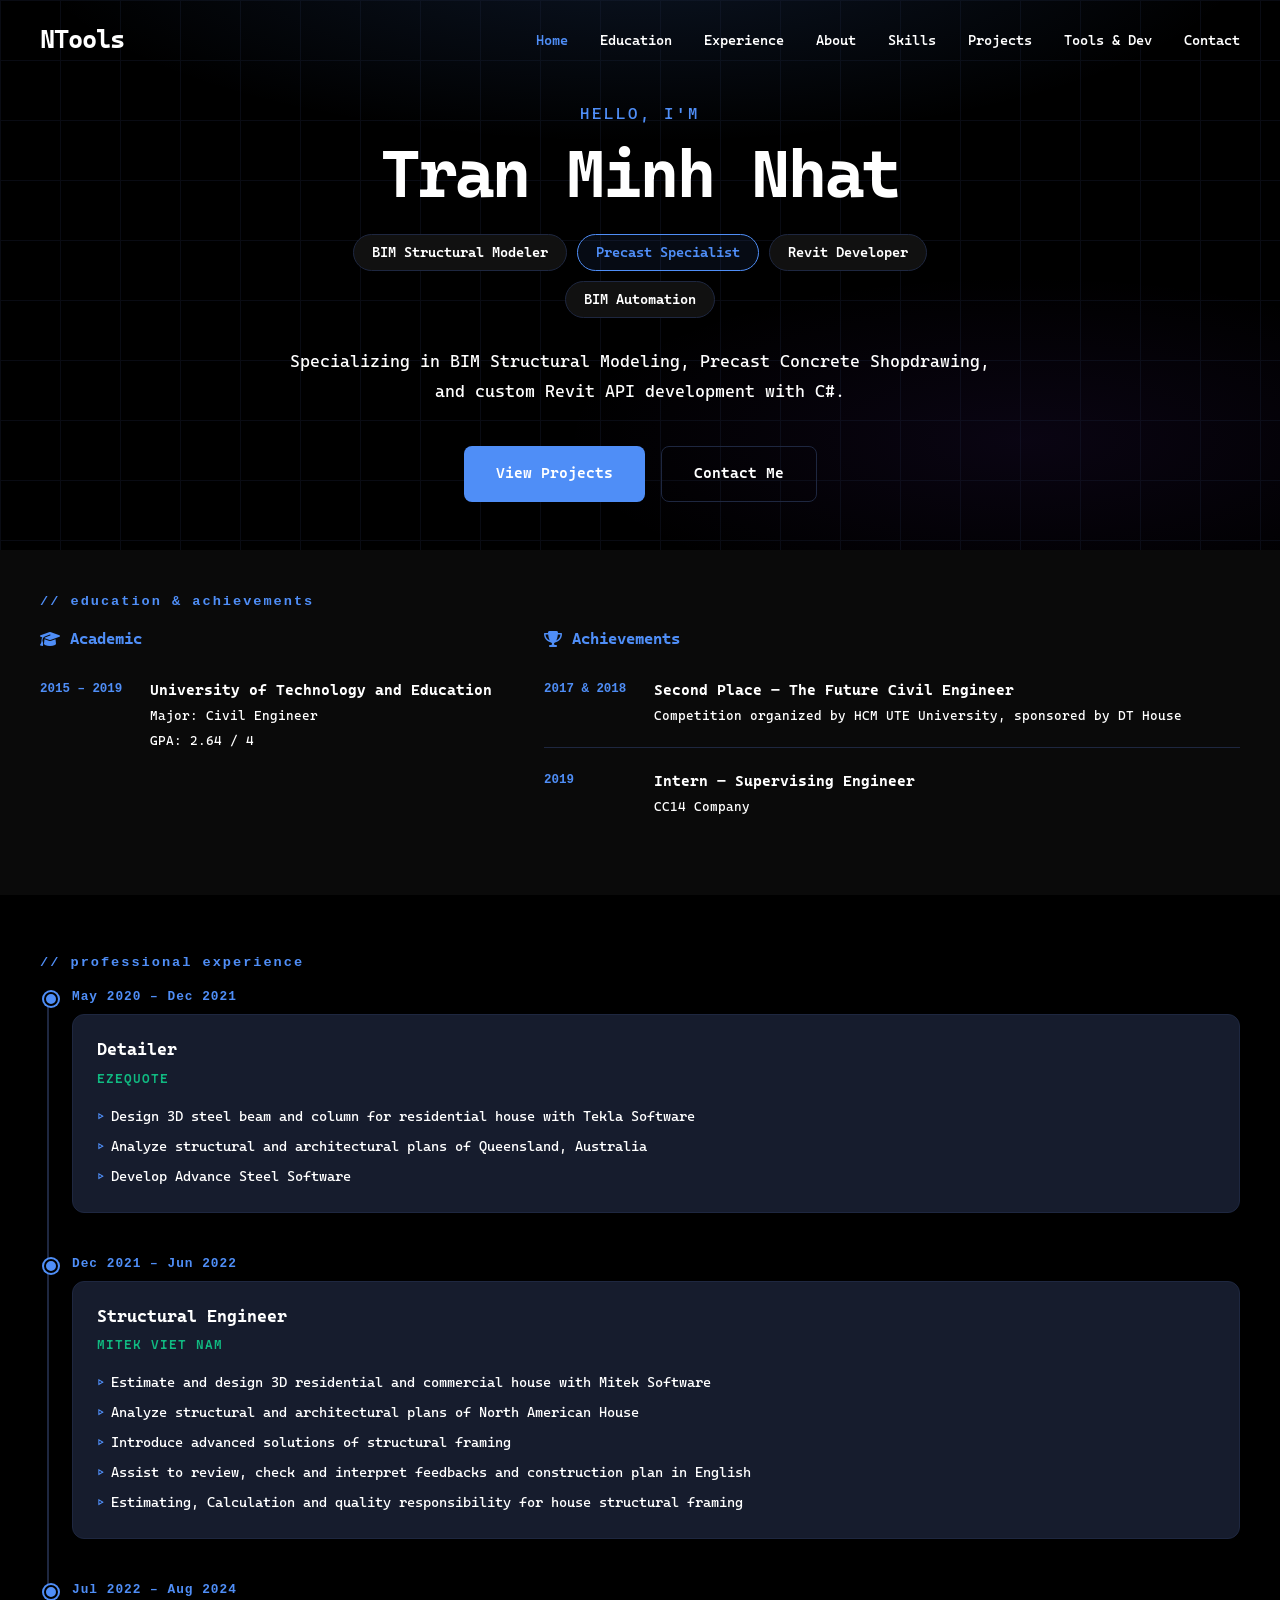
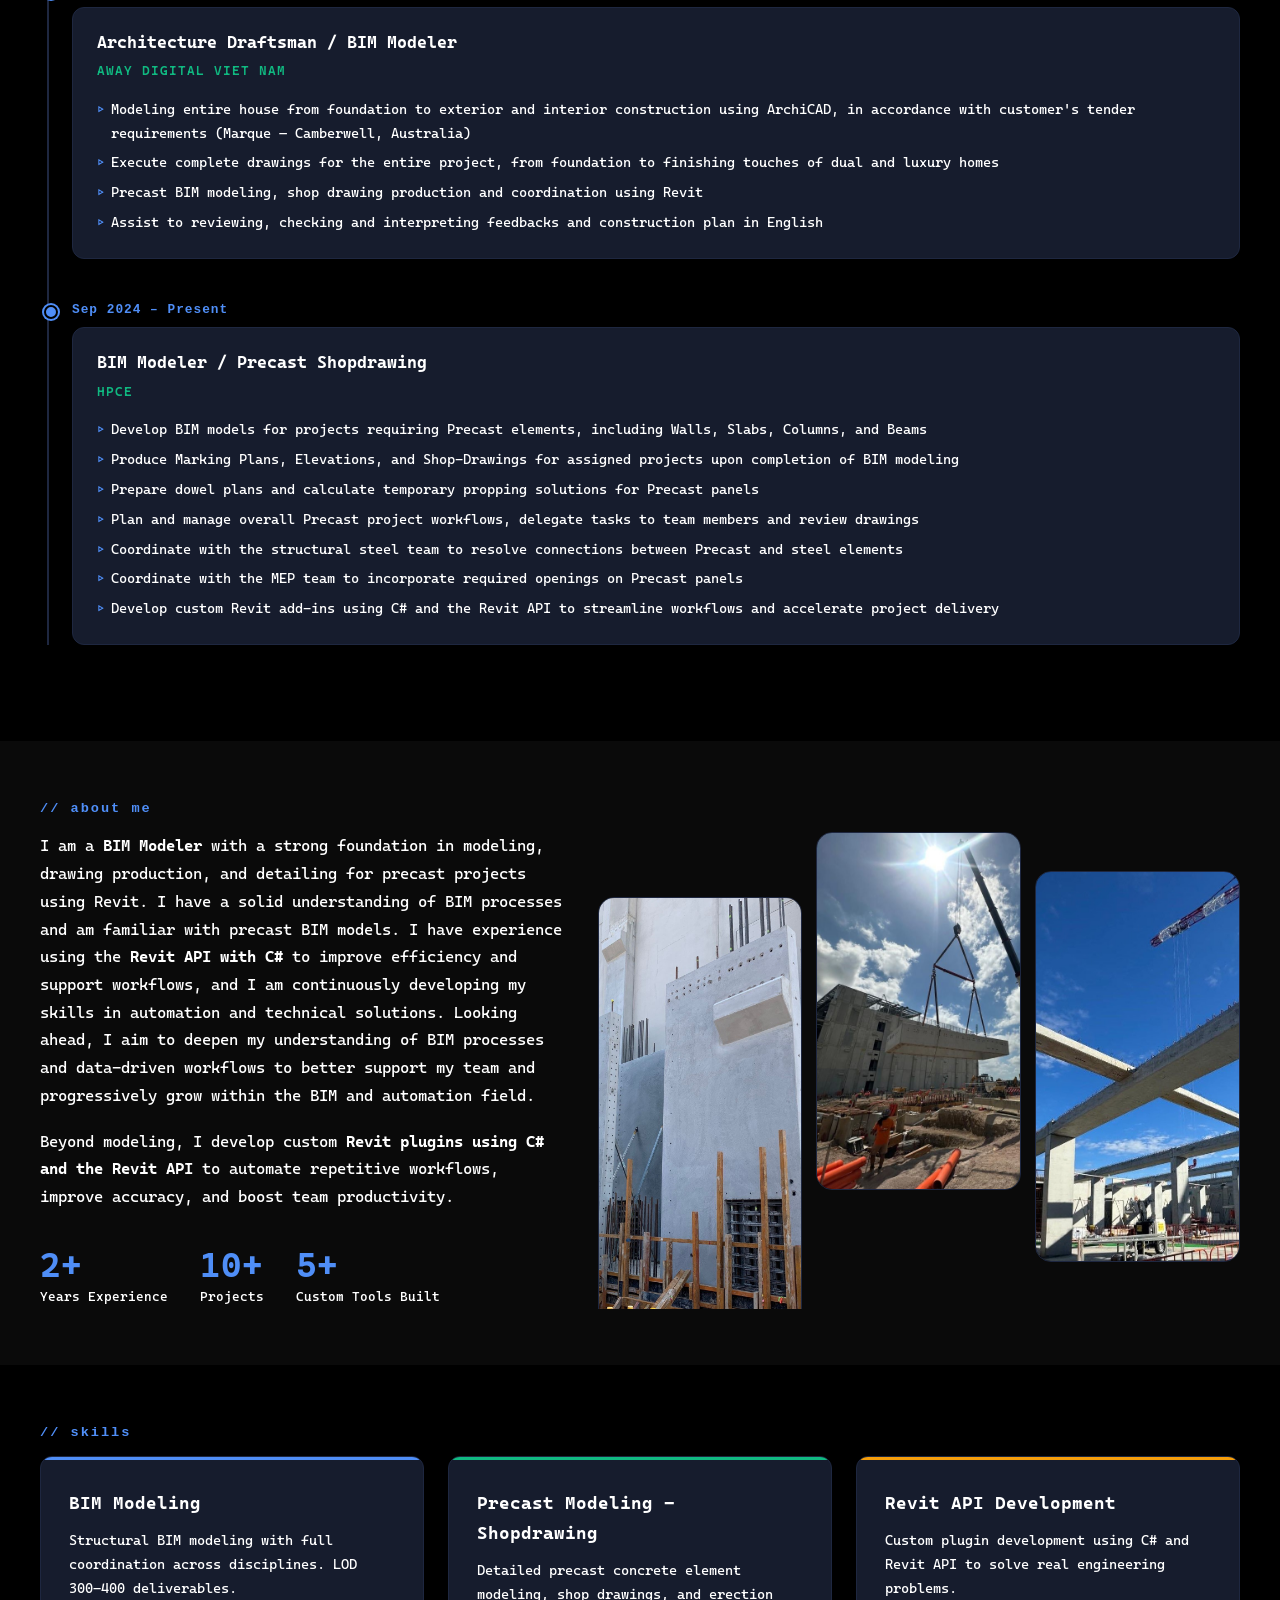
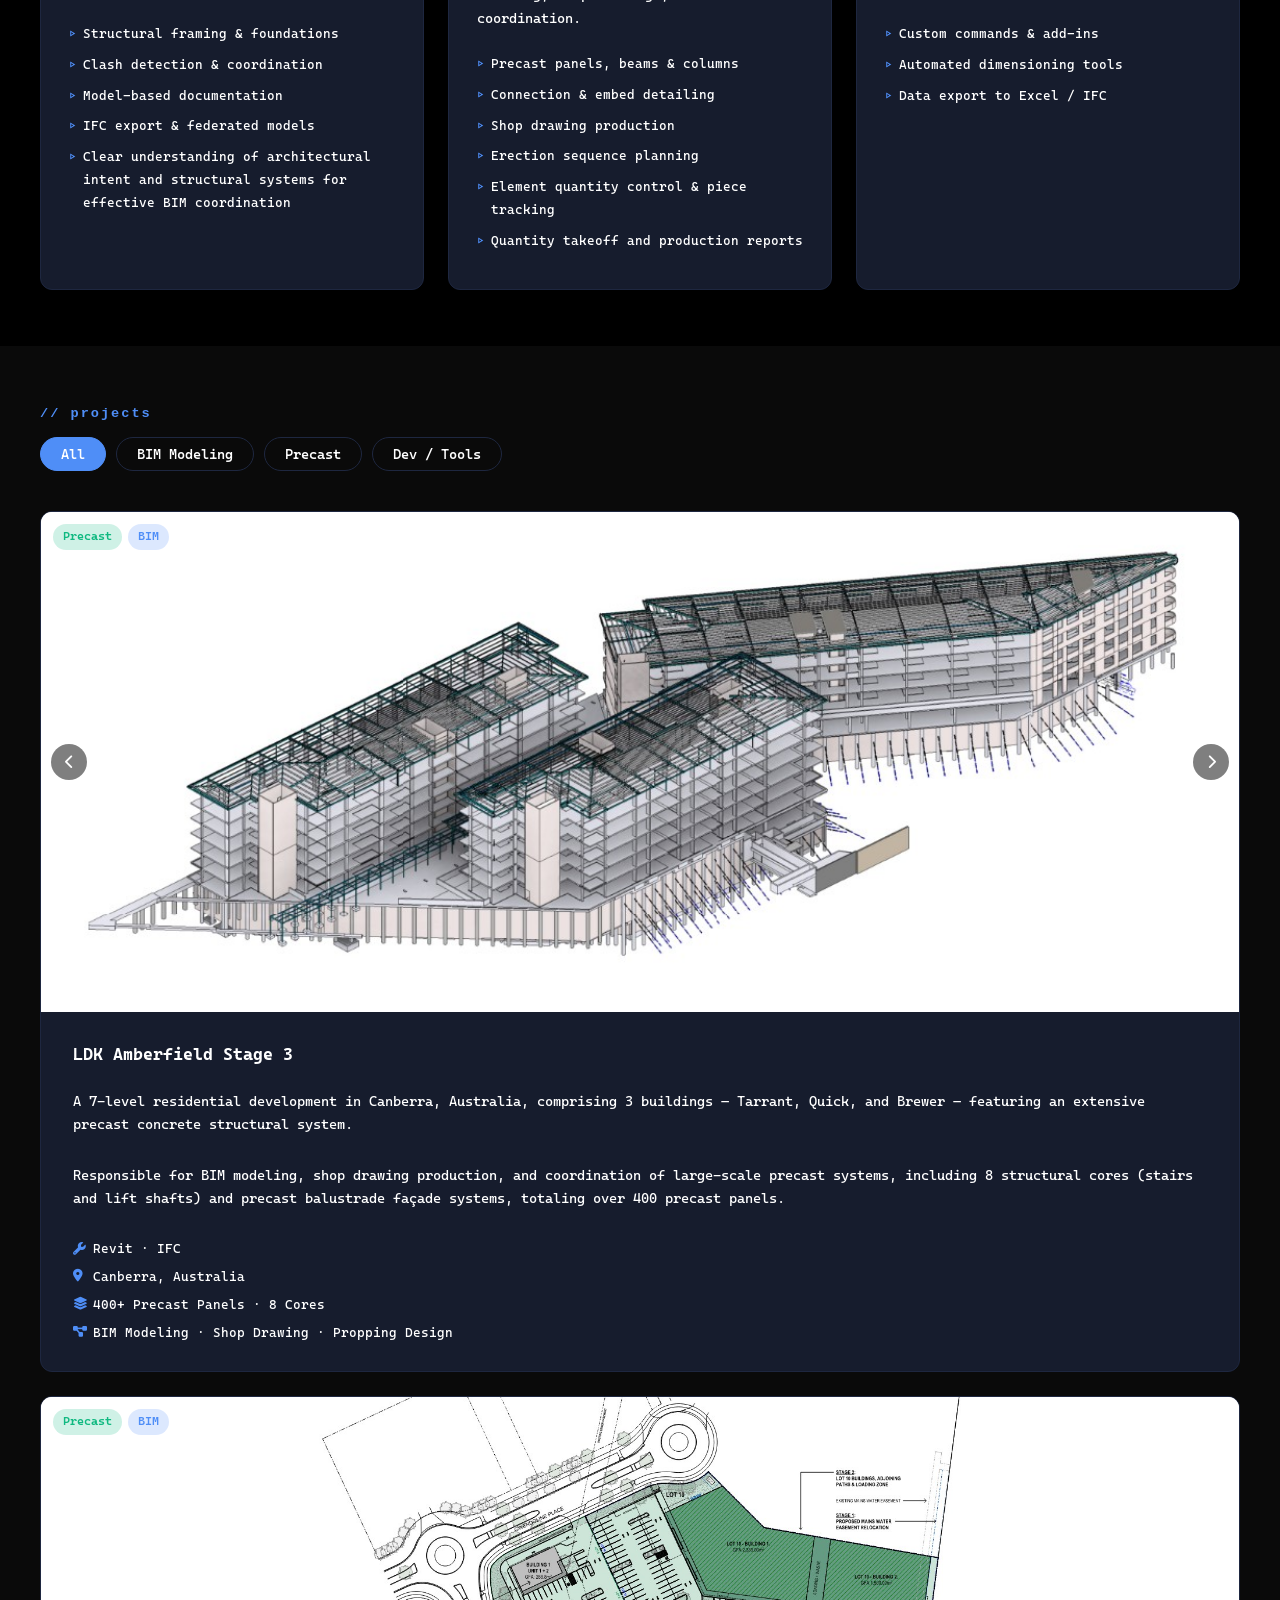
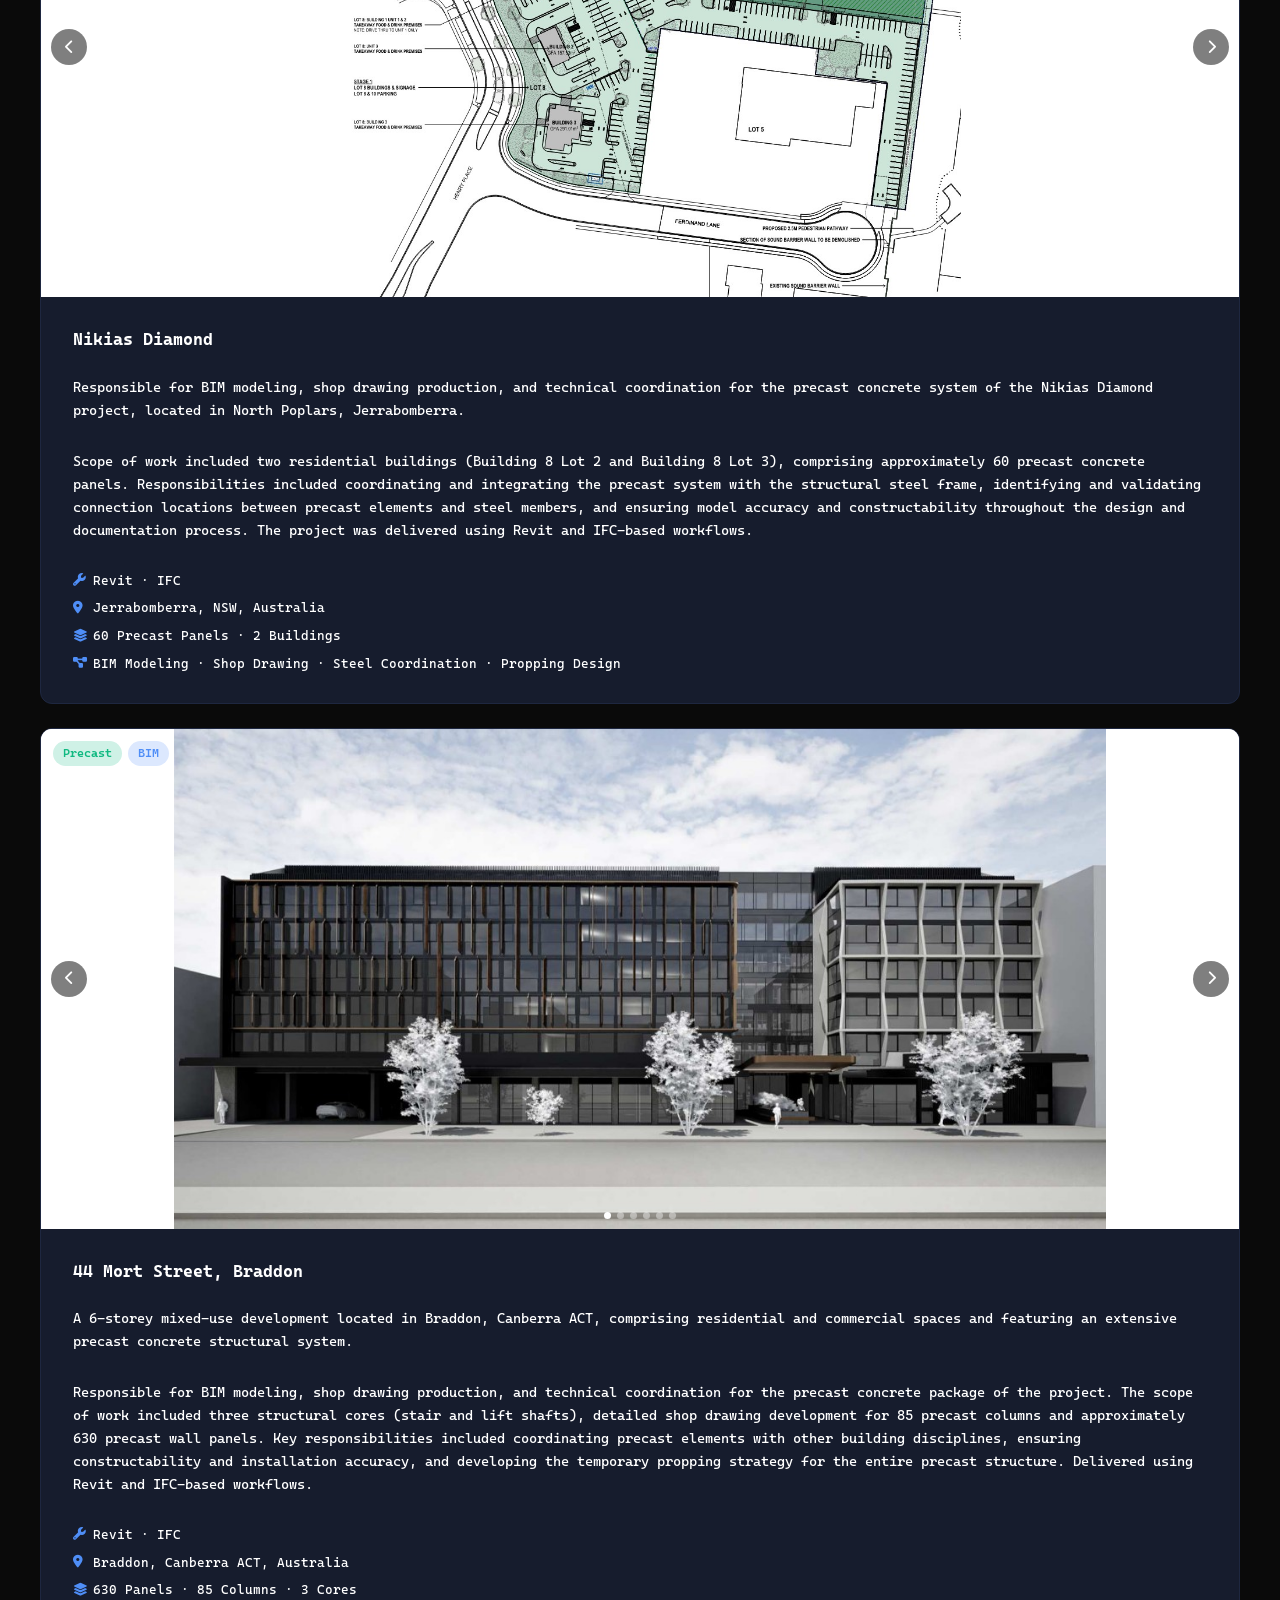
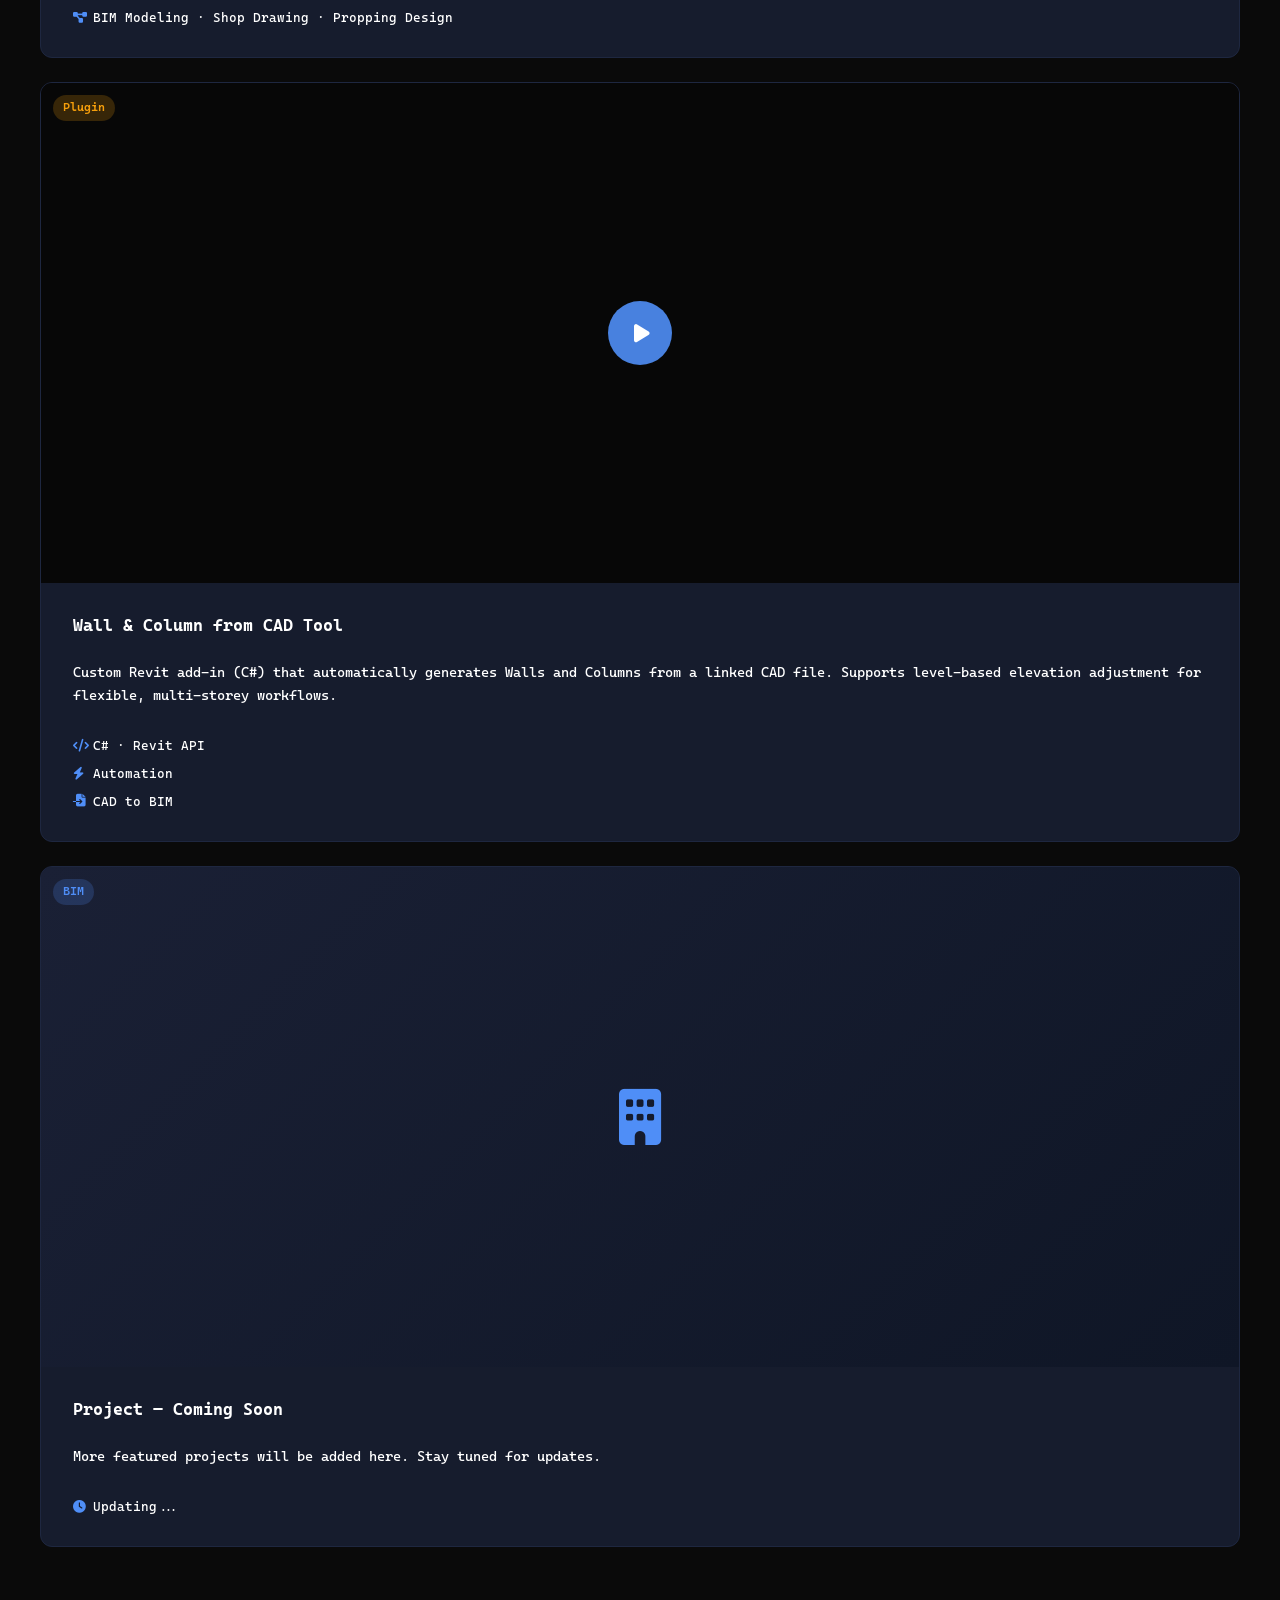
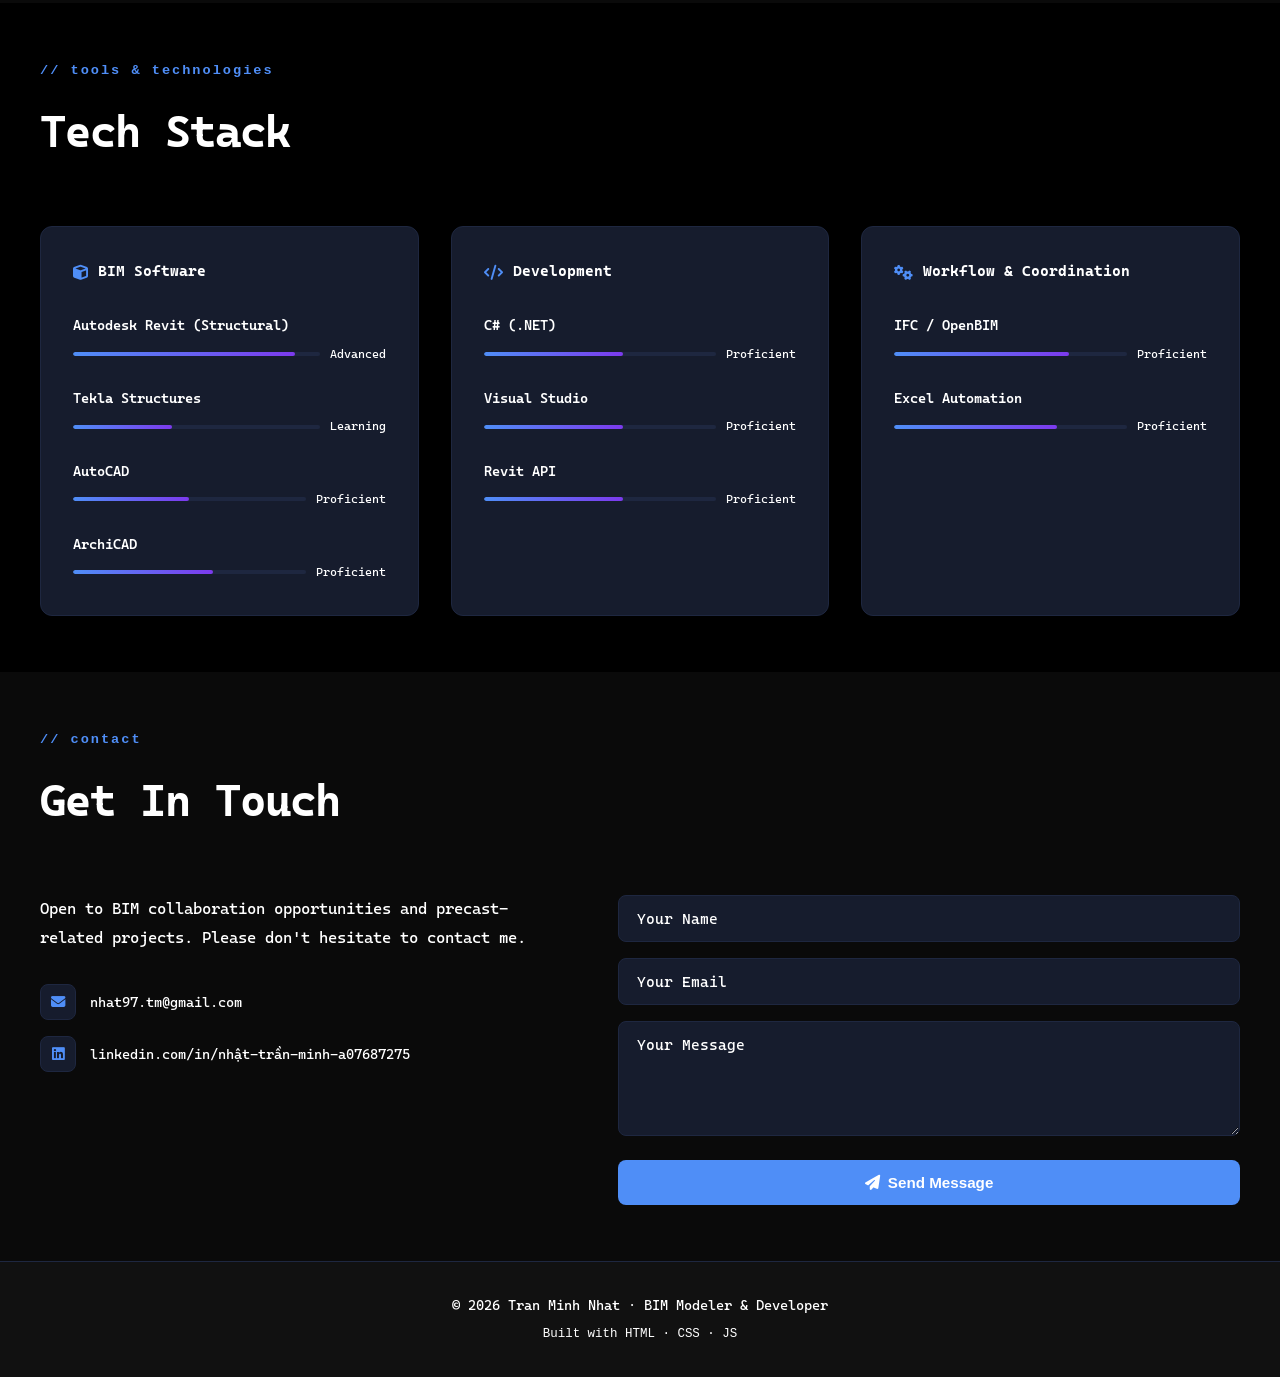
==== index.html @ 9e7cf4a6 "Initial portfolio commit" ====
<!DOCTYPE html>
<html lang="en">
<head>
  <meta charset="UTF-8" />
  <meta name="viewport" content="width=device-width, initial-scale=1.0" />
  <title>Portfolio | BIM Modeler</title>
  <link rel="stylesheet" href="style.css" />
  <link href="https://fonts.googleapis.com/css2?family=Cascadia+Code:ital,wght@0,200..700;1,200..700&display=swap" rel="stylesheet" />
  <link rel="stylesheet" href="https://cdnjs.cloudflare.com/ajax/libs/font-awesome/6.5.0/css/all.min.css" />
</head>
<body>

  <!-- ───── NAVBAR ───── -->
  <nav id="navbar">
    <div class="nav-container">
      <div class="nav-logo">NTools</div>
      <ul class="nav-links">
        <li><a href="#home">Home</a></li>
        <li><a href="#education">Education</a></li>
        <li><a href="#experience">Experience</a></li>
        <li><a href="#about">About</a></li>
        <li><a href="#skills">Skills</a></li>
        <li><a href="#projects">Projects</a></li>
        <li><a href="#tools">Tools & Dev</a></li>
        <li><a href="#contact">Contact</a></li>
      </ul>
      <div class="hamburger" id="hamburger">
        <span></span><span></span><span></span>
      </div>
    </div>
  </nav>

  <!-- ───── HERO ───── -->
  <section id="home" class="hero">
    <div class="hero-bg">
      <div class="grid-overlay"></div>
    </div>
    <div class="hero-content">
      <p class="hero-greeting">Hello, I'm</p>
      <h1 class="hero-name">Tran Minh Nhat</h1>
      <div class="hero-roles">
          <span class="role active">BIM Structural Modeler</span>
        <span class="role">Precast Specialist</span>
        <span class="role">Revit Developer</span>
        <span class="role">BIM Automation</span>
      </div>
      <p class="hero-desc">
        Specializing in BIM Structural Modeling, Precast Concrete Shopdrawing,<br />
        and custom Revit API development with C#.
      </p>
      <div class="hero-btns">
        <a href="#projects" class="btn btn-primary">View Projects</a>
        <a href="#contact" class="btn btn-outline">Contact Me</a>
      </div>
    </div>
  </section>

  <!-- ───── EDUCATION ───── -->
  <section id="education" class="section education">
    <div class="container">
      <div class="section-tag">// education & achievements</div>
      <div class="edu-grid">

        <div class="edu-block">
          <h3 class="edu-title"><i class="fa-solid fa-graduation-cap"></i> Academic</h3>
          <div class="edu-item">
            <div class="edu-year">2015 – 2019</div>
            <div class="edu-detail">
              <strong>University of Technology and Education</strong>
              <span>Major: Civil Engineer</span>
              <span>GPA: 2.64 / 4</span>
            </div>
          </div>
        </div>

        <div class="edu-block">
          <h3 class="edu-title"><i class="fa-solid fa-trophy"></i> Achievements</h3>
          <div class="edu-item">
            <div class="edu-year">2017 & 2018</div>
            <div class="edu-detail">
              <strong>Second Place — The Future Civil Engineer</strong>
              <span>Competition organized by HCM UTE University, sponsored by DT House</span>
            </div>
          </div>
          <div class="edu-item">
            <div class="edu-year">2019</div>
            <div class="edu-detail">
              <strong>Intern — Supervising Engineer</strong>
              <span>CC14 Company</span>
            </div>
          </div>
        </div>

      </div>
    </div>
  </section>

  <!-- ───── EXPERIENCE ───── -->
  <section id="experience" class="section experience">
    <div class="container">
      <div class="section-tag">// professional experience</div>
      <div class="timeline">

        <div class="timeline-item">
          <div class="timeline-dot"></div>
          <div class="timeline-date">May 2020 – Dec 2021</div>
          <div class="timeline-content">
            <h3>Detailer</h3>
            <span class="timeline-company">EZEQUOTE</span>
            <ul>
              <li>Design 3D steel beam and column for residential house with Tekla Software</li>
              <li>Analyze structural and architectural plans of Queensland, Australia</li>
              <li>Develop Advance Steel Software</li>
            </ul>
          </div>
        </div>

        <div class="timeline-item">
          <div class="timeline-dot"></div>
          <div class="timeline-date">Dec 2021 – Jun 2022</div>
          <div class="timeline-content">
            <h3>Structural Engineer</h3>
            <span class="timeline-company">MITEK VIET NAM</span>
            <ul>
              <li>Estimate and design 3D residential and commercial house with Mitek Software</li>
              <li>Analyze structural and architectural plans of North American House</li>
              <li>Introduce advanced solutions of structural framing</li>
              <li>Assist to review, check and interpret feedbacks and construction plan in English</li>
              <li>Estimating, Calculation and quality responsibility for house structural framing</li>
            </ul>
          </div>
        </div>

        <div class="timeline-item">
          <div class="timeline-dot"></div>
          <div class="timeline-date">Jul 2022 – Aug 2024</div>
          <div class="timeline-content">
            <h3>Architecture Draftsman / BIM Modeler</h3>
            <span class="timeline-company">AWAY DIGITAL VIET NAM</span>
            <ul>
              <li>Modeling entire house from foundation to exterior and interior construction using ArchiCAD, in accordance with customer's tender requirements (Marque — Camberwell, Australia)</li>
              <li>Execute complete drawings for the entire project, from foundation to finishing touches of dual and luxury homes</li>
              <li>Precast BIM modeling, shop drawing production and coordination using Revit</li>
              <li>Assist to reviewing, checking and interpreting feedbacks and construction plan in English</li>
            </ul>
          </div>
        </div>

        <div class="timeline-item">
          <div class="timeline-dot"></div>
          <div class="timeline-date">Sep 2024 – Present</div>
          <div class="timeline-content">
            <h3>BIM Modeler / Precast Shopdrawing</h3>
            <span class="timeline-company">HPCE</span>
            <ul>
              <li>Develop BIM models for projects requiring Precast elements, including Walls, Slabs, Columns, and Beams</li>
              <li>Produce Marking Plans, Elevations, and Shop-Drawings for assigned projects upon completion of BIM modeling</li>
              <li>Prepare dowel plans and calculate temporary propping solutions for Precast panels</li>
              <li>Plan and manage overall Precast project workflows, delegate tasks to team members and review drawings</li>
              <li>Coordinate with the structural steel team to resolve connections between Precast and steel elements</li>
              <li>Coordinate with the MEP team to incorporate required openings on Precast panels</li>
              <li>Develop custom Revit add-ins using C# and the Revit API to streamline workflows and accelerate project delivery</li>
            </ul>
          </div>
        </div>

      </div>
    </div>
  </section>

  <!-- ───── ABOUT ───── -->
  <section id="about" class="section about">
    <div class="container">
      <div class="section-tag">// about me</div>
      <div class="about-grid">
        <div class="about-text">
            <p>
                I am a <strong>BIM Modeler</strong> with a strong foundation in modeling, drawing production, and detailing for precast projects using Revit. I have a solid understanding of BIM processes and am familiar with precast BIM models. I have experience using the <strong>Revit API with C#</strong> to improve efficiency and support workflows, and I am continuously developing my skills in automation and technical solutions.
                Looking ahead, I aim to deepen my understanding of BIM processes and data-driven workflows to better support my team and progressively grow within the BIM and automation field.

            </p>
          <p>
            Beyond modeling, I develop custom <strong>Revit plugins using C# and the Revit API</strong>
            to automate repetitive workflows, improve accuracy, and boost team productivity.
          </p>
          <div class="about-stats">
            <div class="stat">
              <span class="stat-num">2+</span>
              <span class="stat-label">Years Experience</span>
            </div>
            <div class="stat">
              <span class="stat-num">10+</span>
              <span class="stat-label">Projects</span>
            </div>
            <div class="stat">
              <span class="stat-num">5+</span>
              <span class="stat-label">Custom Tools Built</span>
            </div>
          </div>
        </div>
        <div class="about-imgs">
          <div class="about-img-col col1">
            <img src="images/photo1.jpg" alt="BIM Work 1" />
          </div>
          <div class="about-img-col col2">
            <img src="images/photo2.jpg" alt="BIM Work 2" />
          </div>
          <div class="about-img-col col3">
            <img src="images/photo3.jpg" alt="BIM Work 3" />
          </div>
        </div>
      </div>
    </div>
  </section>

  <!-- ───── SKILLS ───── -->
  <section id="skills" class="section skills">
    <div class="container">
      <div class="section-tag">// skills</div>
      <div class="skills-grid">

        <div class="skill-card">
          <h3>BIM Modeling</h3>
          <p>Structural BIM modeling with full coordination across disciplines. LOD 300–400 deliverables.</p>
          <ul>
            <li>Structural framing & foundations</li>
            <li>Clash detection & coordination</li>
            <li>Model-based documentation</li>
            <li>IFC export & federated models</li>
            <li>Clear understanding of architectural intent and structural systems for effective BIM coordination</li>
          </ul>
        </div>

        <div class="skill-card">
          <h3>Precast Modeling - Shopdrawing</h3>
          <p>Detailed precast concrete element modeling, shop drawings, and erection coordination.</p>
          <ul>
            <li>Precast panels, beams & columns</li>
            <li>Connection & embed detailing</li>
            <li>Shop drawing production</li>
            <li>Erection sequence planning</li>
            <li>Element quantity control & piece tracking</li>
            <li>Quantity takeoff and production reports</li>
          </ul>
        </div>

        <div class="skill-card">
          <h3>Revit API Development</h3>
          <p>Custom plugin development using C# and Revit API to solve real engineering problems.</p>
          <ul>
            <li>Custom commands & add-ins</li>
            <li>Automated dimensioning tools</li>
            <li>Data export to Excel / IFC</li>
          </ul>
        </div>


      </div>
    </div>
  </section>

  <!-- ───── PROJECTS ───── -->
  <section id="projects" class="section projects">
    <div class="container">
      <div class="section-tag">// projects</div>
      <div class="filter-tabs">
        <button class="filter-btn active" data-filter="all">All</button>
        <button class="filter-btn" data-filter="bim">BIM Modeling</button>
        <button class="filter-btn" data-filter="precast">Precast</button>
        <button class="filter-btn" data-filter="dev">Dev / Tools</button>
      </div>
      <div class="projects-grid">

        <!-- LDK Amberfield Stage 3 -->
        <div class="project-card" data-cat="precast bim">
          <div class="project-slideshow">
            <div class="slides">
              <img src="images/LDK1.jpg" class="slide active" alt="LDK 1" />
              <img src="images/LDK2.jpg" class="slide" alt="LDK 2" />
              <img src="images/LDK3.jpg" class="slide" alt="LDK 3" />
              <img src="images/LDK4.jpg" class="slide" alt="LDK 4" />
              <img src="images/LDK5.jpg" class="slide" alt="LDK 5" />
            </div>
            <button class="slide-btn prev"><i class="fa-solid fa-chevron-left"></i></button>
            <button class="slide-btn next"><i class="fa-solid fa-chevron-right"></i></button>
            <div class="slide-dots">
              <span class="dot active"></span>
              <span class="dot"></span>
              <span class="dot"></span>
              <span class="dot"></span>
              <span class="dot"></span>
            </div>
            <div class="project-tags">
              <span class="tag precast">Precast</span>
              <span class="tag bim">BIM</span>
            </div>
          </div>
          <div class="project-info">
            <h3>LDK Amberfield Stage 3</h3>
            <p>A 7-level residential development in Canberra, Australia, comprising 3 buildings — Tarrant, Quick, and Brewer — featuring an extensive precast concrete structural system.</p>
            <p>Responsible for BIM modeling, shop drawing production, and coordination of large-scale precast systems, including 8 structural cores (stairs and lift shafts) and precast balustrade façade systems, totaling over 400 precast panels.</p>
            <div class="project-meta">
              <span><i class="fa-solid fa-wrench"></i> Revit · IFC</span>
              <span><i class="fa-solid fa-location-dot"></i> Canberra, Australia</span>
              <span><i class="fa-solid fa-layer-group"></i> 400+ Precast Panels · 8 Cores</span>
              <span><i class="fa-solid fa-diagram-project"></i> BIM Modeling · Shop Drawing · Propping Design</span>
            </div>
          </div>
        </div>

        <!-- Nikias Diamond -->
        <div class="project-card" data-cat="precast bim">
          <div class="project-slideshow">
            <div class="slides">
              <img src="images/Nikias - 3.jpg" class="slide active" alt="Nikias 3" />
              <img src="images/Nikias - 1.jpg" class="slide" alt="Nikias 1" />
              <img src="images/Nikias - 2.jpg" class="slide" alt="Nikias 2" />
              <img src="images/Nikias - 4.jpg" class="slide" alt="Nikias 4" />
              <img src="images/Nikias - 5.jpg" class="slide" alt="Nikias 5" />
              <img src="images/Nikias - 6.jpg" class="slide" alt="Nikias 6" />
            </div>
            <button class="slide-btn prev"><i class="fa-solid fa-chevron-left"></i></button>
            <button class="slide-btn next"><i class="fa-solid fa-chevron-right"></i></button>
            <div class="slide-dots">
              <span class="dot active"></span>
              <span class="dot"></span>
              <span class="dot"></span>
              <span class="dot"></span>
              <span class="dot"></span>
              <span class="dot"></span>
            </div>
            <div class="project-tags">
              <span class="tag precast">Precast</span>
              <span class="tag bim">BIM</span>
            </div>
          </div>
          <div class="project-info">
            <h3>Nikias Diamond</h3>
            <p>Responsible for BIM modeling, shop drawing production, and technical coordination for the precast concrete system of the Nikias Diamond project, located in North Poplars, Jerrabomberra.</p>
            <p>Scope of work included two residential buildings (Building 8 Lot 2 and Building 8 Lot 3), comprising approximately 60 precast concrete panels. Responsibilities included coordinating and integrating the precast system with the structural steel frame, identifying and validating connection locations between precast elements and steel members, and ensuring model accuracy and constructability throughout the design and documentation process. The project was delivered using Revit and IFC-based workflows.</p>
            <div class="project-meta">
              <span><i class="fa-solid fa-wrench"></i> Revit · IFC</span>
              <span><i class="fa-solid fa-location-dot"></i> Jerrabomberra, NSW, Australia</span>
              <span><i class="fa-solid fa-layer-group"></i> 60 Precast Panels · 2 Buildings</span>
              <span><i class="fa-solid fa-diagram-project"></i> BIM Modeling · Shop Drawing · Steel Coordination · Propping Design</span>
            </div>
          </div>
        </div>

        <!-- 44 Mort Street -->
        <div class="project-card" data-cat="precast bim">
          <div class="project-slideshow">
            <div class="slides">
              <img src="images/44 mort street - 1.jpg" class="slide active" alt="44 Mort 1" />
              <img src="images/44 mort street - 2.jpg" class="slide" alt="44 Mort 2" />
              <img src="images/44 mort street - 3.jpg" class="slide" alt="44 Mort 3" />
              <img src="images/44 mort street - 4.jpg" class="slide" alt="44 Mort 4" />
              <img src="images/44 mort street - 5.jpg" class="slide" alt="44 Mort 5" />
              <img src="images/44 mort street - 6.jpg" class="slide" alt="44 Mort 6" />
            </div>
            <button class="slide-btn prev"><i class="fa-solid fa-chevron-left"></i></button>
            <button class="slide-btn next"><i class="fa-solid fa-chevron-right"></i></button>
            <div class="slide-dots">
              <span class="dot active"></span>
              <span class="dot"></span>
              <span class="dot"></span>
              <span class="dot"></span>
              <span class="dot"></span>
              <span class="dot"></span>
            </div>
            <div class="project-tags">
              <span class="tag precast">Precast</span>
              <span class="tag bim">BIM</span>
            </div>
          </div>
          <div class="project-info">
            <h3>44 Mort Street, Braddon</h3>
            <p>A 6-storey mixed-use development located in Braddon, Canberra ACT, comprising residential and commercial spaces and featuring an extensive precast concrete structural system.</p>
            <p>Responsible for BIM modeling, shop drawing production, and technical coordination for the precast concrete package of the project. The scope of work included three structural cores (stair and lift shafts), detailed shop drawing development for 85 precast columns and approximately 630 precast wall panels. Key responsibilities included coordinating precast elements with other building disciplines, ensuring constructability and installation accuracy, and developing the temporary propping strategy for the entire precast structure. Delivered using Revit and IFC-based workflows.</p>
            <div class="project-meta">
              <span><i class="fa-solid fa-wrench"></i> Revit · IFC</span>
              <span><i class="fa-solid fa-location-dot"></i> Braddon, Canberra ACT, Australia</span>
              <span><i class="fa-solid fa-layer-group"></i> 630 Panels · 85 Columns · 3 Cores</span>
              <span><i class="fa-solid fa-diagram-project"></i> BIM Modeling · Shop Drawing · Propping Design</span>
            </div>
          </div>
        </div>

        <!-- Column from CAD Tool -->
        <div class="project-card" data-cat="dev">
          <div class="project-video-wrap">
            <video class="project-video" src="videos/column-tool.mp4" muted playsinline preload="metadata"></video>
            <div class="video-overlay">
              <button class="play-btn"><i class="fa-solid fa-play"></i></button>
            </div>
            <div class="project-tags">
              <span class="tag dev">Plugin</span>
            </div>
          </div>
          <div class="project-info">
            <h3>Wall & Column from CAD Tool</h3>
            <p>Custom Revit add-in (C#) that automatically generates Walls and Columns from a linked CAD file. Supports level-based elevation adjustment for flexible, multi-storey workflows.</p>
            <div class="project-meta">
              <span><i class="fa-solid fa-code"></i> C# · Revit API</span>
              <span><i class="fa-solid fa-bolt"></i> Automation</span>
              <span><i class="fa-solid fa-file-import"></i> CAD to BIM</span>
            </div>
          </div>
        </div>


        <!-- Coming Soon -->
        <div class="project-card" data-cat="bim">
          <div class="project-slideshow no-img">
            <div class="project-placeholder bim-bg">
              <i class="fa-solid fa-building"></i>
            </div>
            <div class="project-tags">
              <span class="tag bim">BIM</span>
            </div>
          </div>
          <div class="project-info">
            <h3>Project — Coming Soon</h3>
            <p>More featured projects will be added here. Stay tuned for updates.</p>
            <div class="project-meta">
              <span><i class="fa-solid fa-clock"></i> Updating...</span>
            </div>
          </div>
        </div>

      </div>
    </div>
  </section>

  <!-- ───── TOOLS & DEV ───── -->
  <section id="tools" class="section tools-section">
    <div class="container">
      <div class="section-tag">// tools & technologies</div>
      <h2 class="section-title">Tech Stack</h2>
      <div class="tools-grid">

        <div class="tool-group">
          <h3 class="tool-group-title"><i class="fa-solid fa-cube"></i> BIM Software</h3>
          <div class="tool-items">
            <div class="tool-item">
              <div class="tool-name">Autodesk Revit (Structural)</div>
              <div class="tool-level">
                <div class="level-bar"><div class="level-fill" style="width:90%"></div></div>
                <span>Advanced</span>
              </div>
            </div>
            <div class="tool-item">
              <div class="tool-name">Tekla Structures</div>
              <div class="tool-level">
                <div class="level-bar"><div class="level-fill" style="width:40%"></div></div>
                <span>Learning</span>
              </div>
            </div>
            <div class="tool-item">
              <div class="tool-name">AutoCAD</div>
              <div class="tool-level">
                <div class="level-bar"><div class="level-fill" style="width:50%"></div></div>
                <span>Proficient</span>
              </div>
            </div>
            <div class="tool-item">
              <div class="tool-name">ArchiCAD</div>
              <div class="tool-level">
                <div class="level-bar"><div class="level-fill" style="width:60%"></div></div>
                <span>Proficient</span>
              </div>
            </div>
          </div>
        </div>

        <div class="tool-group">
          <h3 class="tool-group-title"><i class="fa-solid fa-code"></i> Development</h3>
          <div class="tool-items">
            <div class="tool-item">
              <div class="tool-name">C# (.NET)</div>
              <div class="tool-level">
                <div class="level-bar"><div class="level-fill" style="width:60%"></div></div>
                <span>Proficient</span>
              </div>
            </div>
            <div class="tool-item">
              <div class="tool-name">Visual Studio</div>
              <div class="tool-level">
                <div class="level-bar"><div class="level-fill" style="width:60%"></div></div>
                <span>Proficient</span>
              </div>
            </div>
            <div class="tool-item">
              <div class="tool-name">Revit API</div>
              <div class="tool-level">
                <div class="level-bar"><div class="level-fill" style="width:60%"></div></div>
                <span>Proficient</span>
              </div>
            </div>
          </div>
        </div>

        <div class="tool-group">
          <h3 class="tool-group-title"><i class="fa-solid fa-gears"></i> Workflow & Coordination</h3>
          <div class="tool-items">
            <div class="tool-item">
              <div class="tool-name">IFC / OpenBIM</div>
              <div class="tool-level">
                <div class="level-bar"><div class="level-fill" style="width:75%"></div></div>
                <span>Proficient</span>
              </div>
            </div>
            <div class="tool-item">
              <div class="tool-name">Excel Automation</div>
              <div class="tool-level">
                <div class="level-bar"><div class="level-fill" style="width:70%"></div></div>
                <span>Proficient</span>
              </div>
            </div>
          </div>
        </div>

      </div>
    </div>
  </section>

  <!-- ───── CONTACT ───── -->
  <section id="contact" class="section contact">
    <div class="container">
      <div class="section-tag">// contact</div>
      <h2 class="section-title">Get In Touch</h2>
      <div class="contact-grid">
        <div class="contact-info">
          <p class="contact-desc">
            Open to BIM collaboration opportunities and precast-related projects.
            Please don't hesitate to contact me.
          </p>
          <div class="contact-items">
            <div class="contact-item">
              <i class="fa-solid fa-envelope"></i>
              <span>nhat97.tm@gmail.com</span>
            </div>
            <div class="contact-item">
              <i class="fa-brands fa-linkedin"></i>
              <span>linkedin.com/in/nhật-trần-minh-a07687275</span>
            </div>
          </div>
        </div>
        <form class="contact-form">
          <div class="form-group">
            <input type="text" placeholder="Your Name" required />
          </div>
          <div class="form-group">
            <input type="email" placeholder="Your Email" required />
          </div>
          <div class="form-group">
            <textarea rows="5" placeholder="Your Message" required></textarea>
          </div>
          <button type="submit" class="btn btn-primary btn-full">
            <i class="fa-solid fa-paper-plane"></i> Send Message
          </button>
        </form>
      </div>
    </div>
  </section>

  <!-- ───── FOOTER ───── -->
  <footer>
    <div class="container">
      <p>© 2026 Tran Minh Nhat · BIM Modeler & Developer</p>
      <p class="footer-sub">Built with HTML · CSS · JS</p>
    </div>
  </footer>

  <script src="script.js"></script>
</body>
</html>
---- style.css ----
/* ═══════════════════════════════════════
   RESET & BASE
═══════════════════════════════════════ */
*, *::before, *::after { box-sizing: border-box; margin: 0; padding: 0; }

:root {
  --bg:        #000000;
  --bg2:       #0a0a0a;
  --bg3:       #111111;
  --card:      #161c2d;
  --border:    #1e2740;
  --accent:    #4f8ef7;
  --accent2:   #7c3aed;
  --precast:   #10b981;
  --dev:       #f59e0b;
  --auto:      #ef4444;
  --text:      #ffffff;
  --text2:     #ffffff;
  --text3:     #ffffff;
  --radius:    12px;
  --shadow:    0 4px 24px rgba(0,0,0,0.4);
}

html { scroll-behavior: smooth; }

body {
  font-family: 'Cascadia Code', 'Consolas', monospace;
  background: var(--bg);
  color: var(--text);
  line-height: 1.7;
  overflow-x: hidden;
}

a { text-decoration: none; color: inherit; }
ul { list-style: none; }

.container {
  max-width: 1280px;
  margin: 0 auto;
  padding: 0 40px;
}

.dot { color: var(--accent); }

/* ═══════════════════════════════════════
   NAVBAR
═══════════════════════════════════════ */
#navbar {
  position: fixed;
  top: 0; left: 0; right: 0;
  z-index: 1000;
  padding: 18px 0;
  transition: all 0.3s ease;
  border-bottom: 1px solid transparent;
}

#navbar.scrolled {
  background: rgba(10, 14, 26, 0.95);
  backdrop-filter: blur(12px);
  border-bottom-color: var(--border);
  padding: 12px 0;
}

.nav-container {
  max-width: 1280px;
  margin: 0 auto;
  padding: 0 40px;
  display: flex;
  align-items: center;
  justify-content: space-between;
}

.nav-logo {
  font-size: 1.6rem;
  font-weight: 800;
  letter-spacing: -1px;
  color: var(--text);
}

.nav-links {
  display: flex;
  gap: 32px;
}

.nav-links a {
  font-size: 0.9rem;
  font-weight: 500;
  color: var(--text2);
  transition: color 0.2s;
}

.nav-links a:hover { color: var(--accent); }

.hamburger {
  display: none;
  flex-direction: column;
  gap: 5px;
  cursor: pointer;
}

.hamburger span {
  display: block;
  width: 24px;
  height: 2px;
  background: var(--text);
  border-radius: 2px;
  transition: all 0.3s;
}

/* ═══════════════════════════════════════
   HERO
═══════════════════════════════════════ */
.hero {
  min-height: 52vh;
  padding: 100px 0 48px;
  display: flex;
  align-items: center;
  justify-content: center;
  position: relative;
  overflow: hidden;
}

.hero-bg {
  position: absolute;
  inset: 0;
  background:
    radial-gradient(ellipse 80% 60% at 50% -10%, rgba(79,142,247,0.15) 0%, transparent 60%),
    radial-gradient(ellipse 60% 50% at 80% 80%, rgba(124,58,237,0.08) 0%, transparent 60%);
}

.grid-overlay {
  position: absolute;
  inset: 0;
  background-image:
    linear-gradient(var(--border) 1px, transparent 1px),
    linear-gradient(90deg, var(--border) 1px, transparent 1px);
  background-size: 60px 60px;
  opacity: 0.3;
}

.hero-content {
  position: relative;
  text-align: center;
  max-width: 780px;
  padding: 0 24px;
}

.hero-greeting {
  font-size: 1rem;
  color: var(--accent);
  font-weight: 500;
  letter-spacing: 3px;
  text-transform: uppercase;
  margin-bottom: 12px;
}

.hero-name {
  font-size: clamp(2rem, 5.5vw, 4.2rem);
  font-weight: 800;
  line-height: 1.05;
  letter-spacing: -2px;
  margin-bottom: 24px;
  white-space: nowrap;
}

.hero-roles {
  display: flex;
  flex-wrap: wrap;
  justify-content: center;
  gap: 10px;
  margin-bottom: 28px;
}

.role {
  padding: 6px 18px;
  border-radius: 30px;
  font-size: 0.85rem;
  font-weight: 600;
  border: 1px solid var(--border);
  color: var(--text2);
  background: var(--bg3);
  transition: all 0.3s;
}

.role.active, .role:hover {
  border-color: var(--accent);
  color: var(--accent);
  background: rgba(79,142,247,0.08);
}

.hero-desc {
  font-size: 1.05rem;
  color: var(--text2);
  margin-bottom: 40px;
  line-height: 1.8;
}

.hero-btns {
  display: flex;
  gap: 16px;
  justify-content: center;
  flex-wrap: wrap;
}

.btn {
  padding: 14px 32px;
  border-radius: 8px;
  font-size: 0.95rem;
  font-weight: 600;
  cursor: pointer;
  transition: all 0.3s;
  border: none;
  display: inline-flex;
  align-items: center;
  gap: 8px;
}

.btn-primary {
  background: var(--accent);
  color: #fff;
}

.btn-primary:hover {
  background: #3b7de8;
  transform: translateY(-2px);
  box-shadow: 0 8px 24px rgba(79,142,247,0.35);
}

.btn-outline {
  background: transparent;
  color: var(--text);
  border: 1px solid var(--border);
}

.btn-outline:hover {
  border-color: var(--accent);
  color: var(--accent);
  transform: translateY(-2px);
}

.btn-full { width: 100%; justify-content: center; }

.scroll-indicator {
  position: absolute;
  bottom: 36px;
  left: 50%;
  transform: translateX(-50%);
  width: 24px;
  height: 40px;
  border: 2px solid var(--border);
  border-radius: 12px;
  display: flex;
  justify-content: center;
  padding-top: 6px;
}

.scroll-dot {
  width: 4px;
  height: 8px;
  background: var(--accent);
  border-radius: 2px;
  animation: scrollAnim 2s infinite;
}

@keyframes scrollAnim {
  0%   { transform: translateY(0); opacity: 1; }
  100% { transform: translateY(14px); opacity: 0; }
}

/* ═══════════════════════════════════════
   SECTION COMMON
═══════════════════════════════════════ */
.section {
  padding: 56px 0;
}

.education {
  padding: 40px 0 56px;
}

.section-tag {
  font-size: 0.85rem;
  font-weight: 600;
  color: var(--accent);
  letter-spacing: 2px;
  margin-bottom: 12px;
  font-family: 'Courier New', monospace;
}

.section-title {
  font-size: clamp(2rem, 5vw, 2.8rem);
  font-weight: 800;
  letter-spacing: -1px;
  margin-bottom: 56px;
}

/* ═══════════════════════════════════════
   ABOUT
═══════════════════════════════════════ */
.about { background: var(--bg2); }

.about-grid {
  display: grid;
  grid-template-columns: 0.9fr 1.1fr;
  gap: 32px;
  align-items: stretch;
}

.about-text p {
  color: var(--text2);
  margin-bottom: 18px;
  font-size: 1.02rem;
}

.about-text strong { color: var(--text); }

.about-stats {
  display: flex;
  gap: 32px;
  margin-top: 36px;
}

.stat-num {
  display: block;
  font-size: 2.2rem;
  font-weight: 800;
  color: var(--accent);
  line-height: 1;
}

.stat-label {
  font-size: 0.82rem;
  color: var(--text3);
  font-weight: 500;
  margin-top: 4px;
}

.about-imgs {
  display: flex;
  gap: 14px;
  align-items: flex-start;
  height: 100%;
  min-height: 400px;
  max-width: 100%;
  overflow: hidden;
}

.about-img-col {
  flex: 1;
  border-radius: 16px;
  overflow: hidden;
  border: 1px solid var(--border);
}

.about-img-col img {
  width: 100%;
  height: 100%;
  object-fit: cover;
  display: block;
  transition: transform 0.4s ease;
}

.about-img-col:hover img {
  transform: scale(1.04);
}

/* So le chiều cao */
.about-img-col.col1 { height: 90%; margin-top: 10%; }
.about-img-col.col2 { height: 75%; margin-top: 0;   }
.about-img-col.col3 { height: 82%; margin-top: 6%;  }

.card-inner { display: flex; flex-direction: column; gap: 8px; }

.card-icon { font-size: 1.6rem; color: var(--accent); }
.card-inner h3 { font-size: 1rem; font-weight: 700; }
.card-inner p { font-size: 0.85rem; color: var(--text2); }
.card-divider { height: 1px; background: var(--border); margin: 12px 0; }

/* ═══════════════════════════════════════
   EXPERIENCE
═══════════════════════════════════════ */
.experience { background: var(--bg); }

.timeline {
  position: relative;
  padding-left: 32px;
}

.timeline::before {
  content: '';
  position: absolute;
  left: 7px;
  top: 6px;
  bottom: 0;
  width: 2px;
  background: var(--border);
}

.timeline-item {
  position: relative;
  margin-bottom: 40px;
}

.timeline-dot {
  position: absolute;
  left: -28px;
  top: 6px;
  width: 14px;
  height: 14px;
  border-radius: 50%;
  background: var(--accent);
  border: 2px solid var(--bg);
  box-shadow: 0 0 0 2px var(--accent);
}

.timeline-date {
  font-size: 0.8rem;
  color: var(--accent);
  font-weight: 600;
  letter-spacing: 1px;
  margin-bottom: 6px;
  font-family: 'Courier New', monospace;
}

.timeline-content {
  background: var(--card);
  border: 1px solid var(--border);
  border-radius: var(--radius);
  padding: 20px 24px;
}

.timeline-content h3 {
  font-size: 1.05rem;
  font-weight: 700;
  margin-bottom: 4px;
}

.timeline-company {
  font-size: 0.82rem;
  color: var(--precast);
  font-weight: 600;
  letter-spacing: 1px;
  text-transform: uppercase;
  display: block;
  margin-bottom: 12px;
}

.timeline-content ul li {
  font-size: 0.88rem;
  color: var(--text2);
  padding: 3px 0 3px 14px;
  position: relative;
}

.timeline-content ul li::before {
  content: '▹';
  position: absolute;
  left: 0;
  color: var(--accent);
}

/* ═══════════════════════════════════════
   EDUCATION
═══════════════════════════════════════ */
.education { background: var(--bg2); }

.edu-grid {
  display: grid;
  grid-template-columns: 1fr 1.5fr;
  gap: 40px;
}

.edu-title {
  font-size: 1rem;
  font-weight: 700;
  color: var(--accent);
  margin-bottom: 24px;
  display: flex;
  align-items: center;
  gap: 10px;
}

.edu-item {
  display: flex;
  gap: 20px;
  margin-bottom: 20px;
  padding-bottom: 20px;
  border-bottom: 1px solid var(--border);
}

.edu-item:last-child {
  border-bottom: none;
  margin-bottom: 0;
}

.edu-year {
  font-size: 0.78rem;
  color: var(--accent);
  font-weight: 600;
  font-family: 'Courier New', monospace;
  white-space: nowrap;
  min-width: 90px;
  padding-top: 2px;
}

.edu-detail {
  display: flex;
  flex-direction: column;
  gap: 3px;
}

.edu-detail strong {
  font-size: 0.92rem;
  font-weight: 700;
  color: var(--text);
}

.edu-detail span {
  font-size: 0.84rem;
  color: var(--text2);
}

/* ═══════════════════════════════════════
   SKILLS
═══════════════════════════════════════ */
.skills { background: var(--bg); }

.skills-grid {
  display: grid;
  grid-template-columns: repeat(auto-fit, minmax(240px, 1fr));
  gap: 24px;
}

.skill-card {
  background: var(--card);
  border: 1px solid var(--border);
  border-radius: var(--radius);
  padding: 32px 28px;
  transition: all 0.3s;
  position: relative;
  overflow: hidden;
}

.skill-card::before {
  content: '';
  position: absolute;
  top: 0; left: 0; right: 0;
  height: 3px;
  border-radius: var(--radius) var(--radius) 0 0;
}

.skill-card:nth-child(1)::before { background: var(--accent); }
.skill-card:nth-child(2)::before { background: var(--precast); }
.skill-card:nth-child(3)::before { background: var(--dev); }
.skill-card:nth-child(4)::before { background: var(--auto); }

.skill-card:hover {
  transform: translateY(-6px);
  border-color: #2a3450;
  box-shadow: var(--shadow);
}

.skill-icon {
  width: 52px;
  height: 52px;
  border-radius: 12px;
  display: flex;
  align-items: center;
  justify-content: center;
  font-size: 1.3rem;
  margin-bottom: 20px;
}

.skill-icon.bim    { background: rgba(79,142,247,0.12); color: var(--accent); }
.skill-icon.precast { background: rgba(16,185,129,0.12); color: var(--precast); }
.skill-icon.dev    { background: rgba(245,158,11,0.12); color: var(--dev); }
.skill-icon.auto   { background: rgba(239,68,68,0.12); color: var(--auto); }

.skill-card h3 {
  font-size: 1.1rem;
  font-weight: 700;
  margin-bottom: 10px;
}

.skill-card p {
  font-size: 0.88rem;
  color: var(--text2);
  margin-bottom: 18px;
}

.skill-card ul li {
  font-size: 0.84rem;
  color: var(--text3);
  padding: 4px 0;
  padding-left: 14px;
  position: relative;
}

.skill-card ul li::before {
  content: '▹';
  position: absolute;
  left: 0;
  color: var(--accent);
}

/* ═══════════════════════════════════════
   PROJECTS
═══════════════════════════════════════ */
.projects { background: var(--bg2); }

.filter-tabs {
  display: flex;
  gap: 10px;
  margin-bottom: 40px;
  flex-wrap: wrap;
}

.filter-btn {
  padding: 8px 20px;
  border-radius: 30px;
  border: 1px solid var(--border);
  background: transparent;
  color: var(--text2);
  font-size: 0.85rem;
  font-weight: 500;
  cursor: pointer;
  transition: all 0.2s;
  font-family: inherit;
}

.filter-btn:hover,
.filter-btn.active {
  background: var(--accent);
  border-color: var(--accent);
  color: #fff;
}

.projects-grid {
  display: flex;
  flex-direction: column;
  gap: 24px;
}

.project-card {
  background: var(--card);
  border: 1px solid var(--border);
  border-radius: var(--radius);
  overflow: hidden;
  transition: all 0.3s;
}

.project-card:hover {
  box-shadow: var(--shadow);
  border-color: #2a3450;
}

/* ── Slideshow ── */
.project-slideshow {
  position: relative;
  overflow: hidden;
  background: #ffffff;
  height: 500px;
}

.project-slideshow .slides {
  width: 100%;
  height: 100%;
  position: relative;
}

.project-slideshow .slide {
  position: absolute;
  inset: 0;
  width: 100%;
  height: 100%;
  object-fit: contain;
  opacity: 0;
  transition: opacity 0.5s ease;
  background: #ffffff;
}

.project-slideshow .slide.active {
  opacity: 1;
}

.slide-btn {
  position: absolute;
  top: 50%;
  transform: translateY(-50%);
  background: rgba(0,0,0,0.5);
  border: none;
  color: #fff;
  width: 36px;
  height: 36px;
  border-radius: 50%;
  cursor: pointer;
  font-size: 0.9rem;
  display: flex;
  align-items: center;
  justify-content: center;
  transition: background 0.2s;
  z-index: 10;
}

.slide-btn:hover { background: var(--accent); }
.slide-btn.prev { left: 10px; }
.slide-btn.next { right: 10px; }

.slide-dots {
  position: absolute;
  bottom: 10px;
  left: 50%;
  transform: translateX(-50%);
  display: flex;
  gap: 6px;
  z-index: 10;
}

.dot {
  width: 7px;
  height: 7px;
  border-radius: 50%;
  background: rgba(255,255,255,0.4);
  cursor: pointer;
  transition: background 0.2s;
}

.dot.active { background: #fff; }

/* ── Project Video ── */
.project-video-wrap {
  position: relative;
  height: 500px;
  background: #0a0a0a;
  overflow: hidden;
}

.project-video {
  width: 100%;
  height: 100%;
  object-fit: contain;
  display: block;
}

.video-overlay {
  position: absolute;
  inset: 0;
  display: flex;
  align-items: center;
  justify-content: center;
  background: rgba(0,0,0,0.35);
  transition: background 0.3s;
}

.video-overlay.playing {
  background: transparent;
}

.video-overlay.playing .play-btn {
  opacity: 0;
}

.play-btn {
  width: 64px;
  height: 64px;
  border-radius: 50%;
  background: rgba(79,142,247,0.9);
  border: none;
  color: #fff;
  font-size: 1.3rem;
  cursor: pointer;
  display: flex;
  align-items: center;
  justify-content: center;
  transition: all 0.2s;
  padding-left: 4px;
}

.play-btn:hover {
  background: var(--accent);
  transform: scale(1.1);
}

/* Placeholder (no image) */
.project-slideshow.no-img {
  display: flex;
  align-items: center;
  justify-content: center;
}

.project-placeholder {
  width: 100%;
  height: 100%;
  background: linear-gradient(135deg, #1a2035 0%, #0f1626 100%);
  display: flex;
  align-items: center;
  justify-content: center;
  font-size: 3.5rem;
  color: var(--accent);
}

.project-placeholder.dev-bg    { color: var(--dev); }
.project-placeholder.precast-bg { color: var(--precast); }
.project-placeholder.bim-bg    { color: var(--accent); }

.project-tags {
  position: absolute;
  top: 12px;
  left: 12px;
  display: flex;
  gap: 6px;
  z-index: 10;
}

.tag {
  padding: 3px 10px;
  border-radius: 20px;
  font-size: 0.73rem;
  font-weight: 600;
}

.tag.bim     { background: rgba(79,142,247,0.2); color: var(--accent); }
.tag.precast { background: rgba(16,185,129,0.2); color: var(--precast); }
.tag.dev     { background: rgba(245,158,11,0.2); color: var(--dev); }

.project-info {
  padding: 28px 32px;
  display: flex;
  flex-direction: column;
  gap: 12px;
}

.project-info h3 {
  font-size: 1.05rem;
  font-weight: 700;
  margin-bottom: 10px;
}

.project-info p {
  font-size: 0.87rem;
  color: var(--text2);
  margin-bottom: 16px;
  line-height: 1.65;
}

.project-meta {
  display: flex;
  flex-direction: column;
  gap: 6px;
}

.project-meta span {
  font-size: 0.8rem;
  color: var(--text3);
  display: flex;
  align-items: center;
  gap: 6px;
}

.project-meta i { color: var(--accent); width: 14px; }

.view3d-btn {
  display: inline-flex;
  align-items: center;
  gap: 8px;
  margin-top: 14px;
  padding: 8px 18px;
  background: rgba(79,142,247,0.1);
  border: 1px solid rgba(79,142,247,0.3);
  border-radius: 7px;
  color: var(--accent);
  font-size: 0.82rem;
  font-weight: 600;
  text-decoration: none;
  transition: all 0.2s;
}

.view3d-btn:hover {
  background: var(--accent);
  color: #fff;
  border-color: var(--accent);
}

/* ═══════════════════════════════════════
   TOOLS & DEV
═══════════════════════════════════════ */
.tools-section { background: var(--bg); }

.tools-grid {
  display: grid;
  grid-template-columns: repeat(auto-fit, minmax(300px, 1fr));
  gap: 32px;
}

.tool-group {
  background: var(--card);
  border: 1px solid var(--border);
  border-radius: var(--radius);
  padding: 32px;
}

.tool-group-title {
  font-size: 0.95rem;
  font-weight: 700;
  color: var(--text2);
  margin-bottom: 28px;
  display: flex;
  align-items: center;
  gap: 10px;
}

.tool-group-title i { color: var(--accent); }

.tool-items { display: flex; flex-direction: column; gap: 22px; }

.tool-item {
  display: flex;
  flex-direction: column;
  gap: 6px;
}

.tool-logo {
  grid-row: 1 / 3;
  width: 44px;
  height: 44px;
  border-radius: 10px;
  display: flex;
  align-items: center;
  justify-content: center;
  font-weight: 800;
  font-size: 0.85rem;
  letter-spacing: -0.5px;
  overflow: hidden;
  padding: 8px;
}

.tool-logo.revit   { background: #0d2137; }
.tool-logo.tekla   { background: #e8f4f8; }
.tool-logo.navis   { background: #2a0a0a; }
.tool-logo.autocad { background: #1a0005; }
.tool-logo.csharp  { background: #1a0a2e; }
.tool-logo.vs      { background: #1a0a2e; }
.tool-logo.api     { background: #0d2137; }
.tool-logo.archicad { background: transparent; padding: 0; }
.tool-logo.ifc     { background: #0a1f14; color: #10b981; }
.tool-logo.excel   { background: #0a1a0a; color: #22c55e; }

.tool-logo img {
  width: 28px;
  height: 28px;
  object-fit: contain;
  display: block;
  margin: auto;
}

.tool-name {
  font-size: 0.9rem;
  font-weight: 600;
  color: var(--text);
}

.tool-level {
  display: flex;
  align-items: center;
  gap: 10px;
}

.level-bar {
  flex: 1;
  height: 4px;
  background: var(--border);
  border-radius: 2px;
  overflow: hidden;
}

.level-fill {
  height: 100%;
  background: linear-gradient(90deg, var(--accent), var(--accent2));
  border-radius: 2px;
  transition: width 1s ease;
}

.tool-level span {
  font-size: 0.75rem;
  color: var(--text3);
  white-space: nowrap;
  min-width: 56px;
}

/* ═══════════════════════════════════════
   CONTACT
═══════════════════════════════════════ */
.contact { background: var(--bg2); }

.contact-grid {
  display: grid;
  grid-template-columns: 1fr 1.2fr;
  gap: 60px;
  align-items: start;
}

.contact-desc {
  font-size: 1rem;
  color: var(--text2);
  margin-bottom: 32px;
  line-height: 1.8;
}

.contact-items { display: flex; flex-direction: column; gap: 16px; }

.contact-item {
  display: flex;
  align-items: center;
  gap: 14px;
  font-size: 0.9rem;
  color: var(--text2);
}

.contact-item i {
  width: 36px;
  height: 36px;
  background: var(--card);
  border: 1px solid var(--border);
  border-radius: 8px;
  display: flex;
  align-items: center;
  justify-content: center;
  color: var(--accent);
  font-size: 0.9rem;
}

.contact-form { display: flex; flex-direction: column; gap: 16px; }

.form-group input,
.form-group textarea {
  width: 100%;
  padding: 14px 18px;
  background: var(--card);
  border: 1px solid var(--border);
  border-radius: 8px;
  color: var(--text);
  font-family: inherit;
  font-size: 0.92rem;
  transition: border-color 0.2s;
  outline: none;
  resize: vertical;
}

.form-group input:focus,
.form-group textarea:focus {
  border-color: var(--accent);
}

.form-group input::placeholder,
.form-group textarea::placeholder {
  color: var(--text3);
}

/* ═══════════════════════════════════════
   FOOTER
═══════════════════════════════════════ */
footer {
  background: var(--bg3);
  border-top: 1px solid var(--border);
  padding: 32px 0;
  text-align: center;
}

footer p {
  color: var(--text2);
  font-size: 0.88rem;
}

.footer-sub {
  color: var(--text3) !important;
  font-size: 0.78rem !important;
  margin-top: 6px;
  font-family: 'Courier New', monospace;
}

/* ═══════════════════════════════════════
   RESPONSIVE
═══════════════════════════════════════ */
@media (max-width: 768px) {
  .nav-links { display: none; }
  .hamburger { display: flex; }

  .about-grid        { grid-template-columns: 1fr; }
  .contact-grid      { grid-template-columns: 1fr; }
  .project-slideshow { height: 220px; }
  .edu-grid          { grid-template-columns: 1fr; }
  .about-card        { display: none; }
  .about-stats       { gap: 20px; }
  .hero-name         { letter-spacing: -1px; }
}

/* ═══════════════════════════════════════
   ANIMATIONS
═══════════════════════════════════════ */
.fade-in {
  opacity: 0;
  transform: translateY(30px);
  transition: opacity 0.7s ease, transform 0.7s ease;
}

.fade-in.visible {
  opacity: 1;
  transform: translateY(0);
}
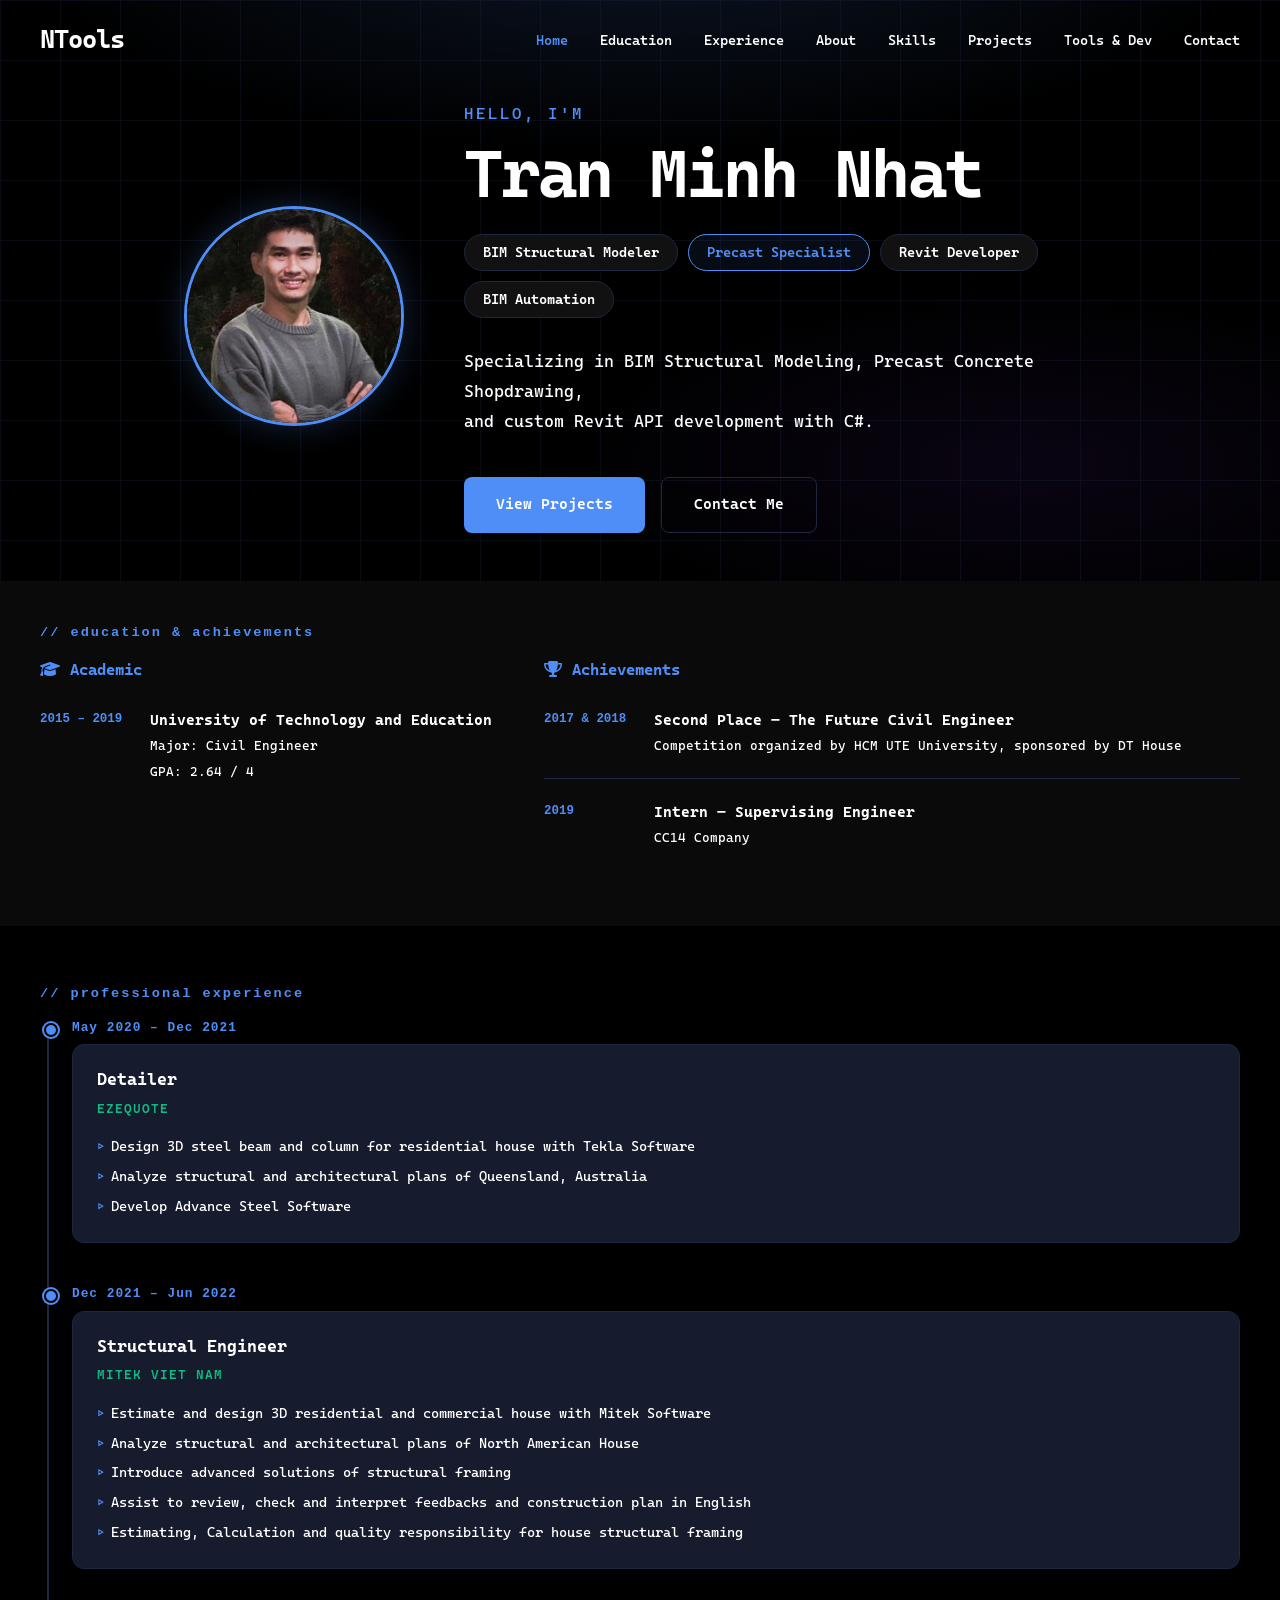
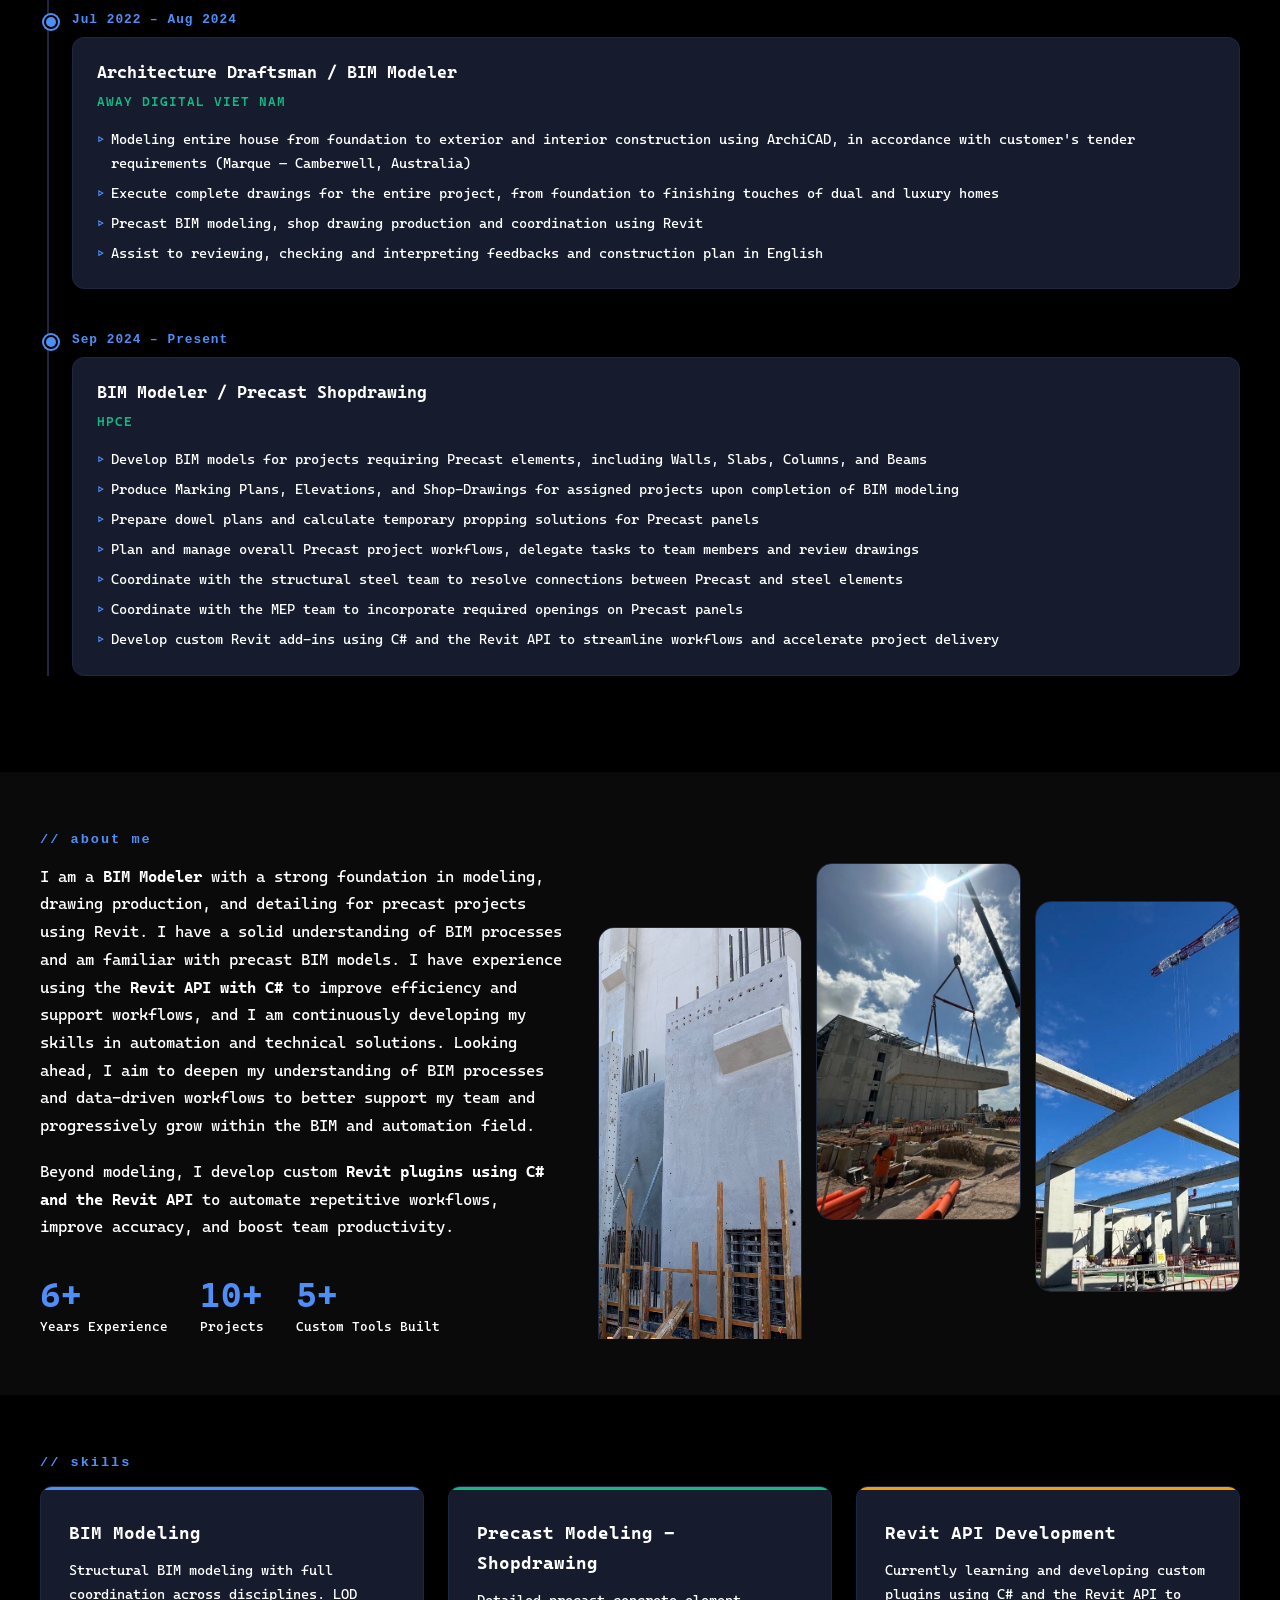
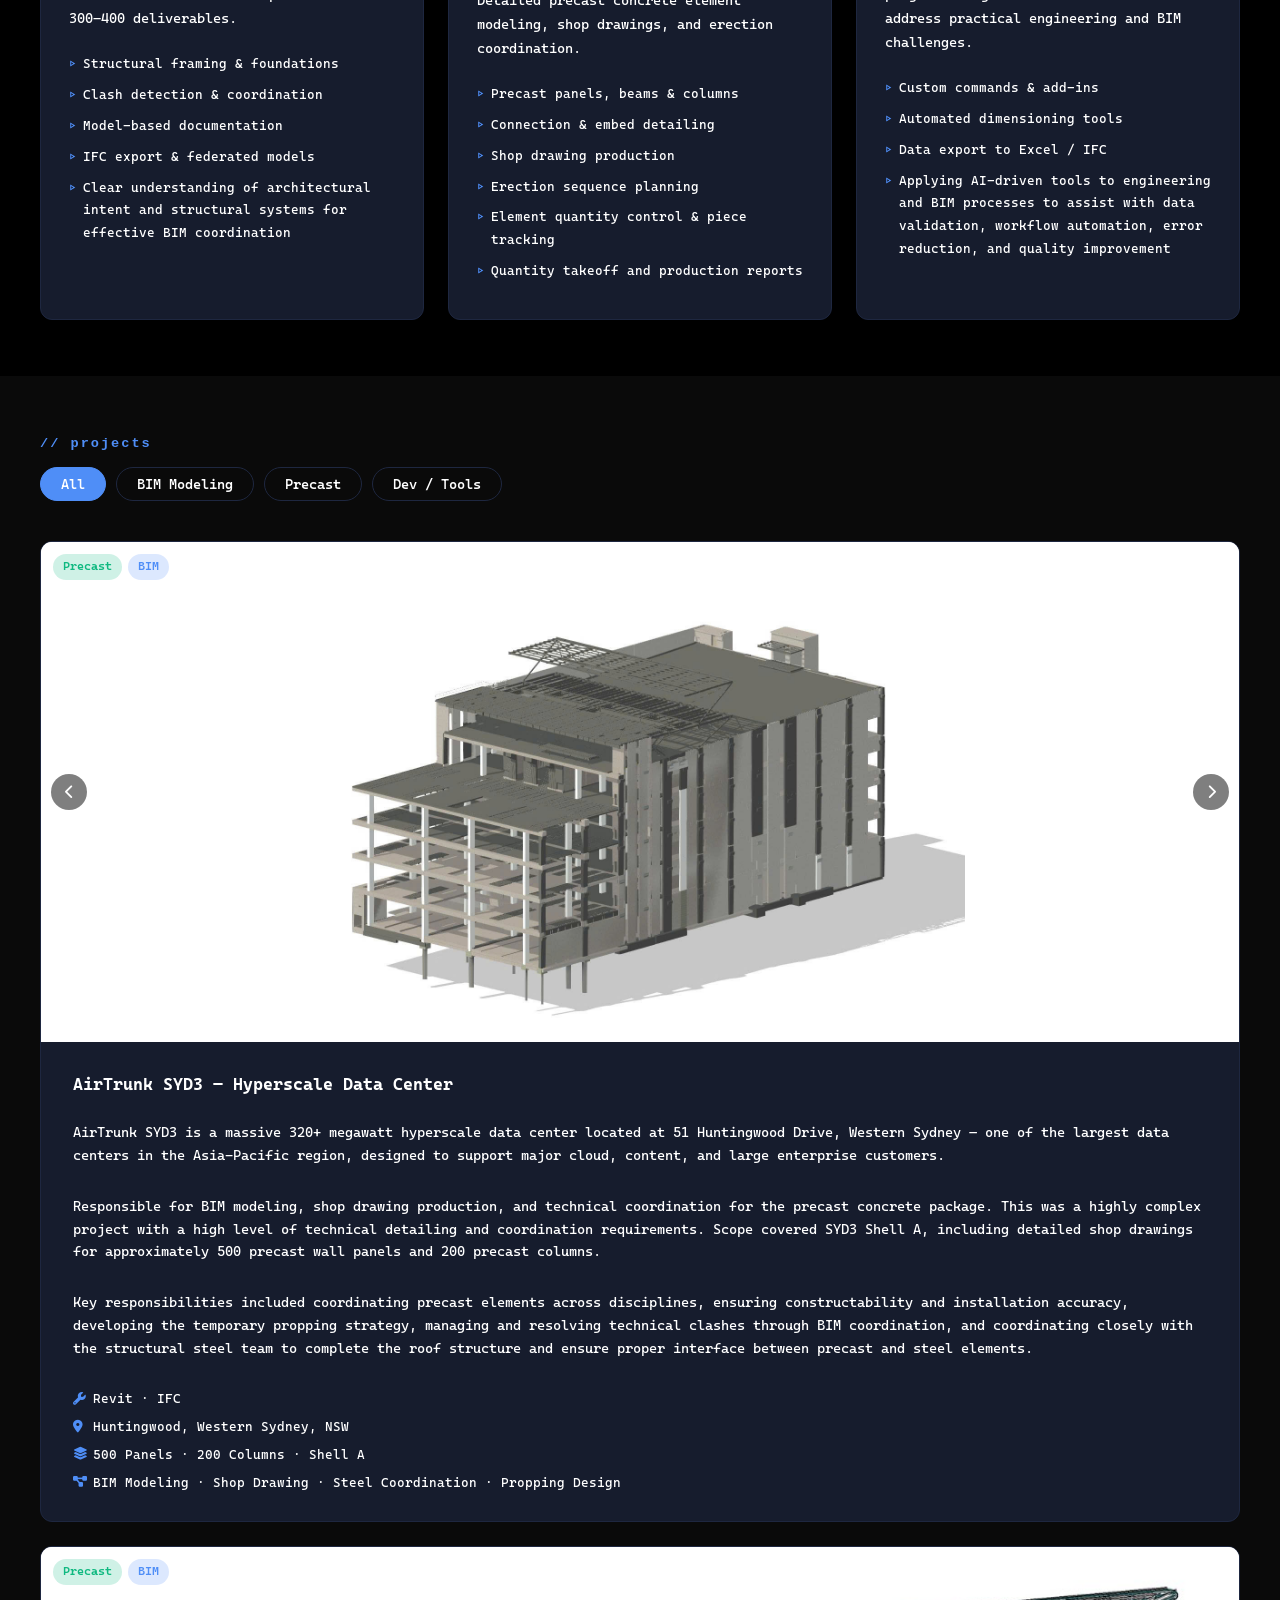
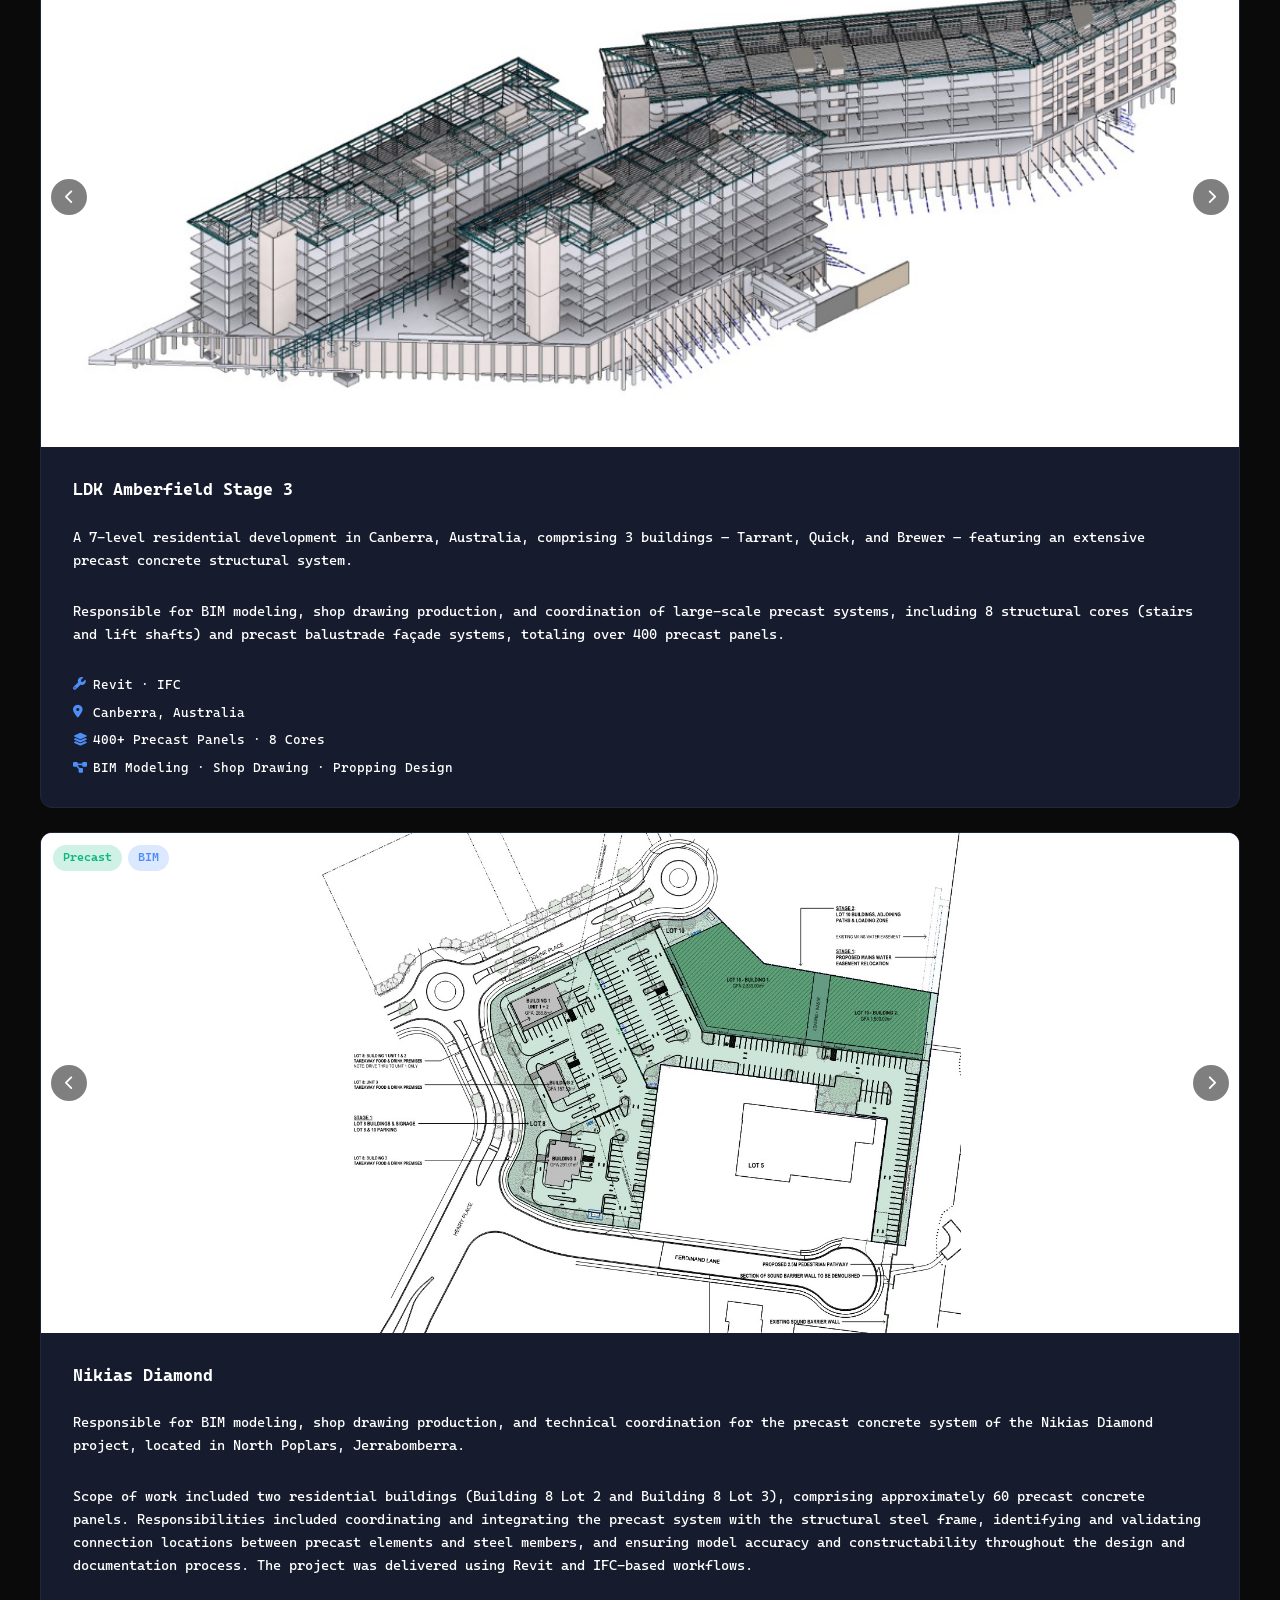
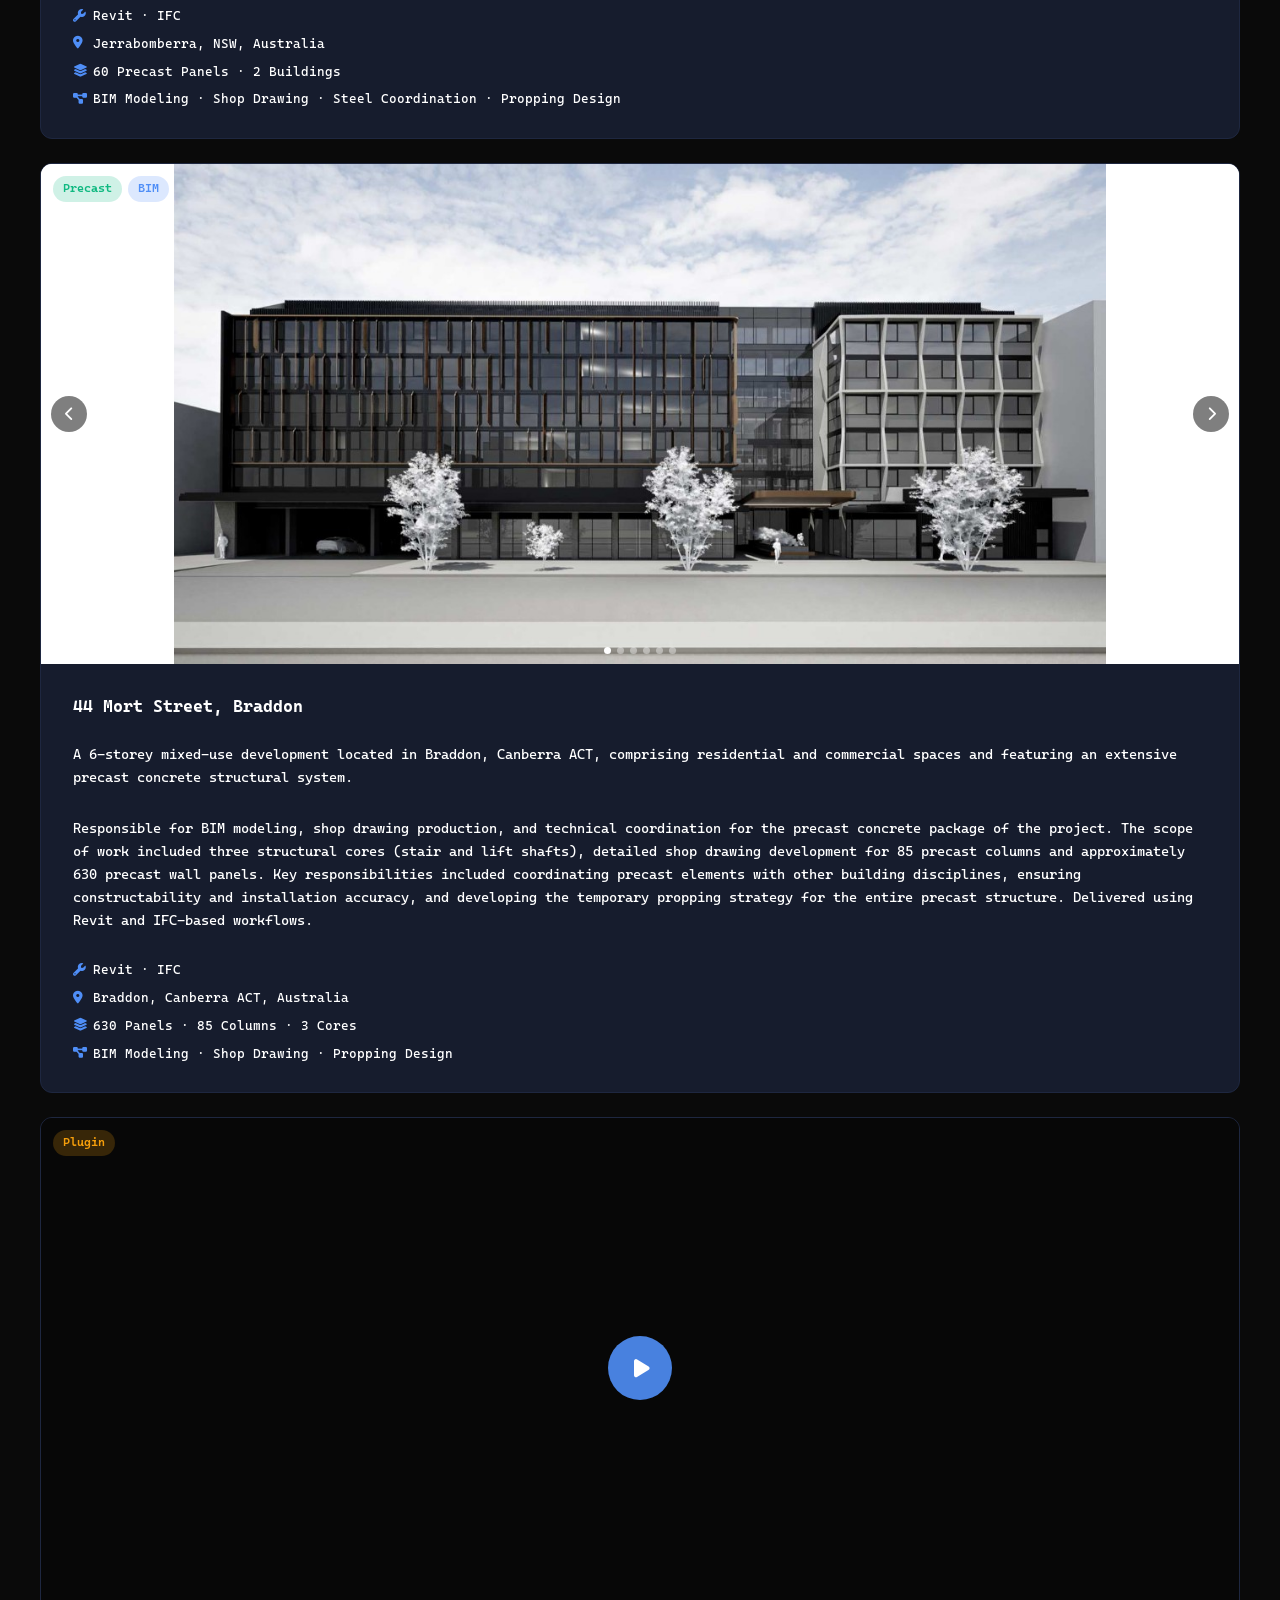
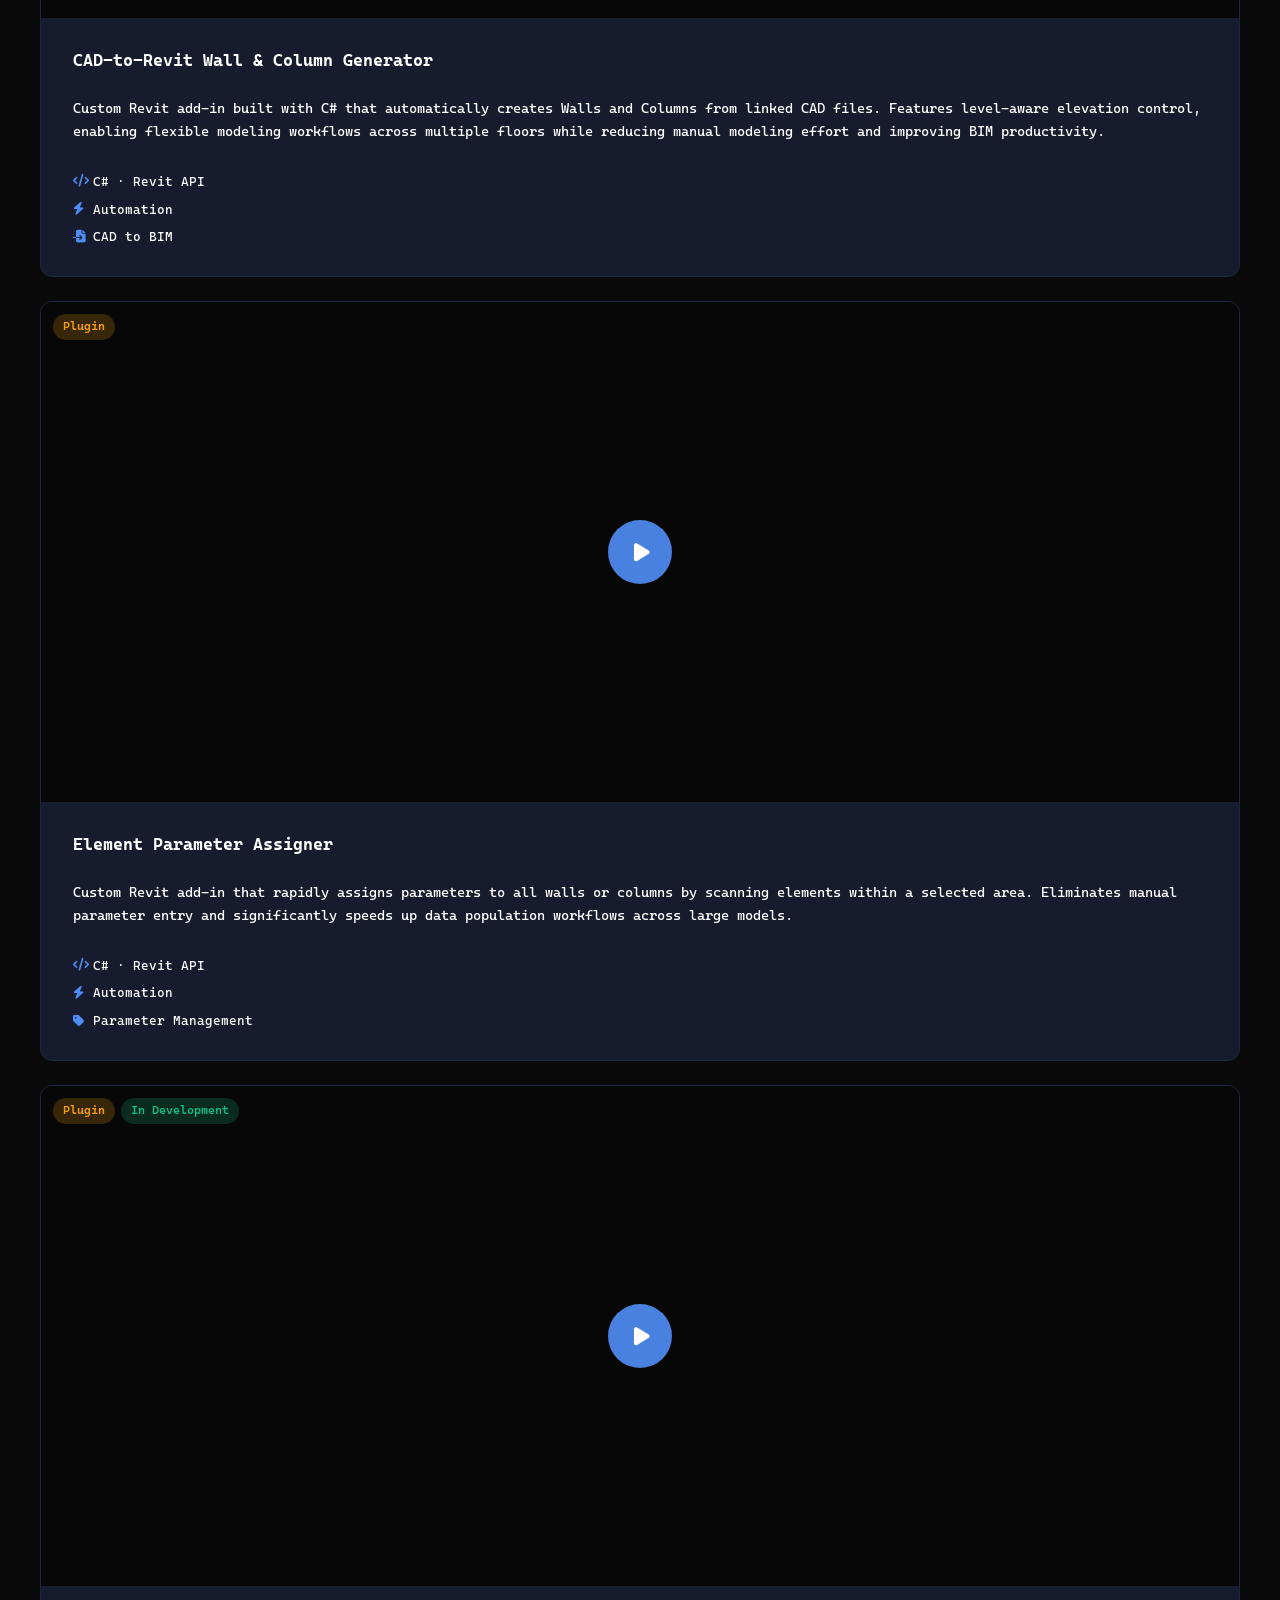
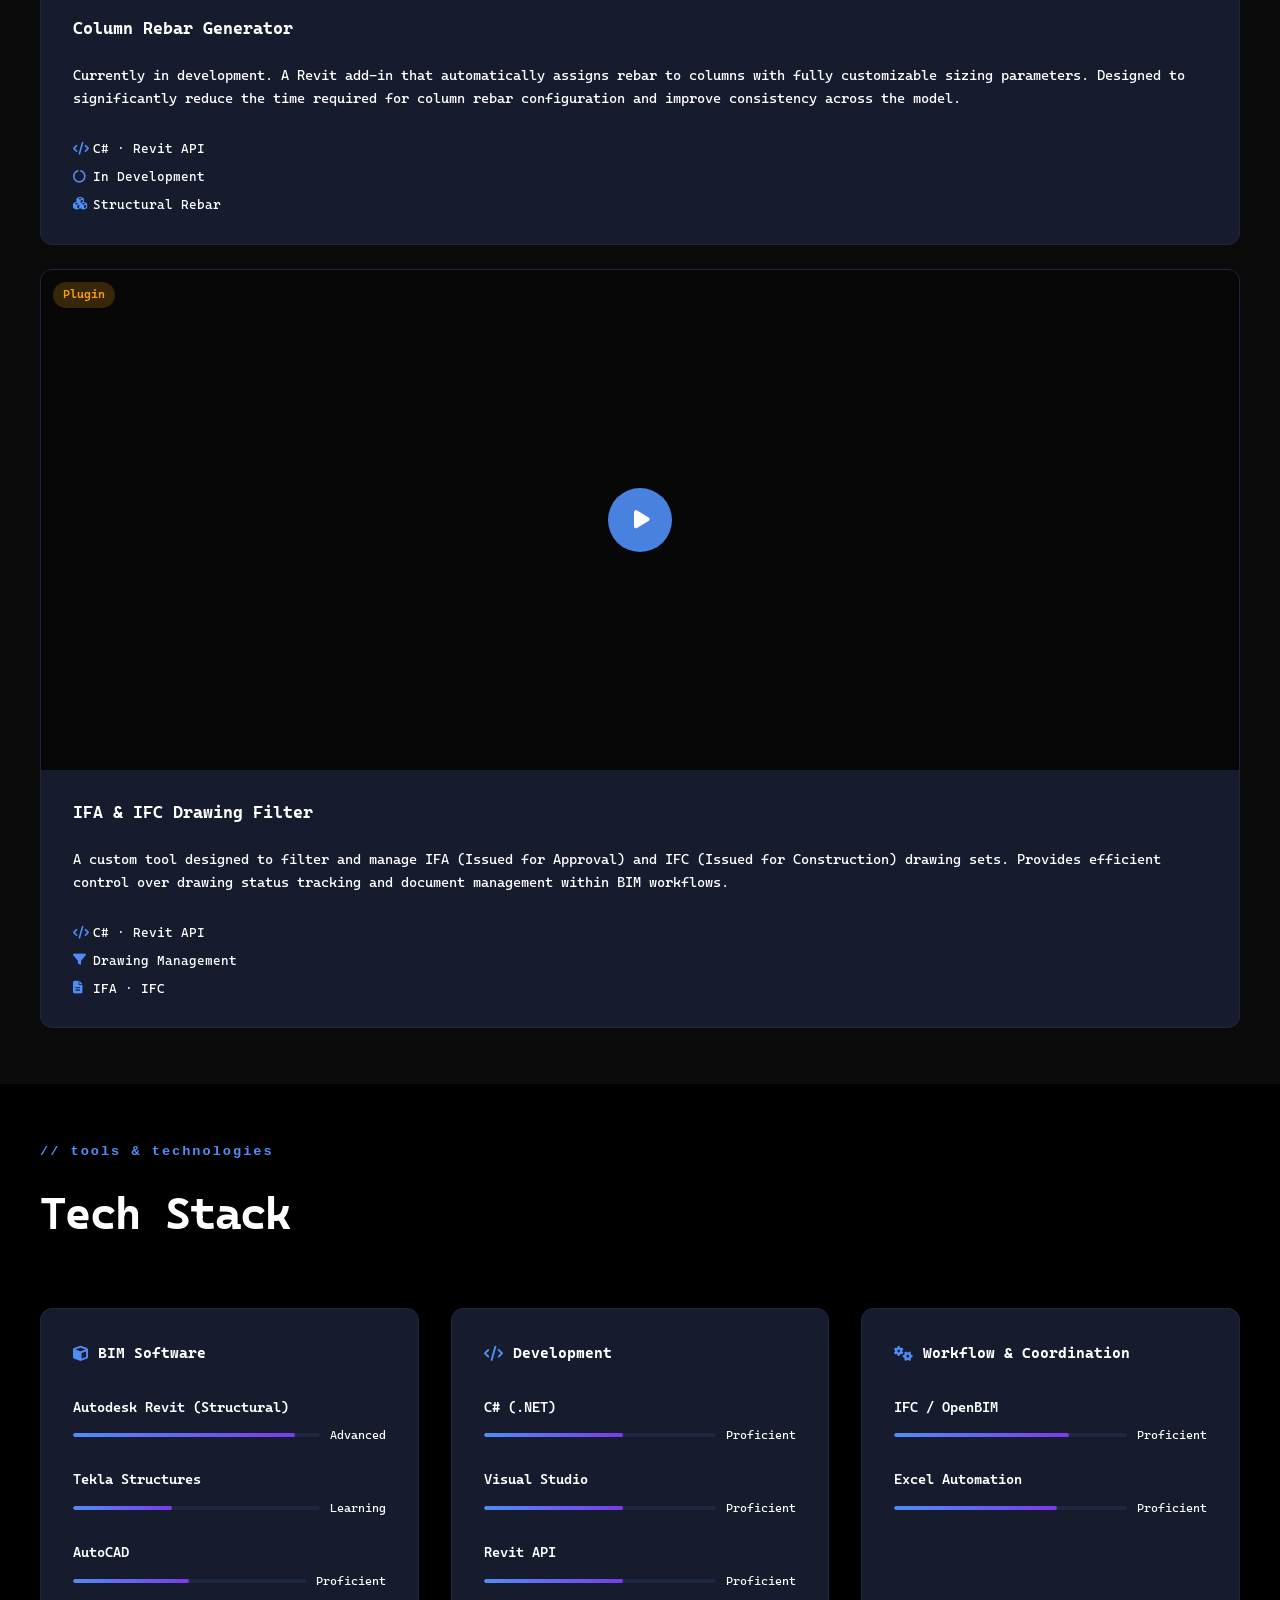
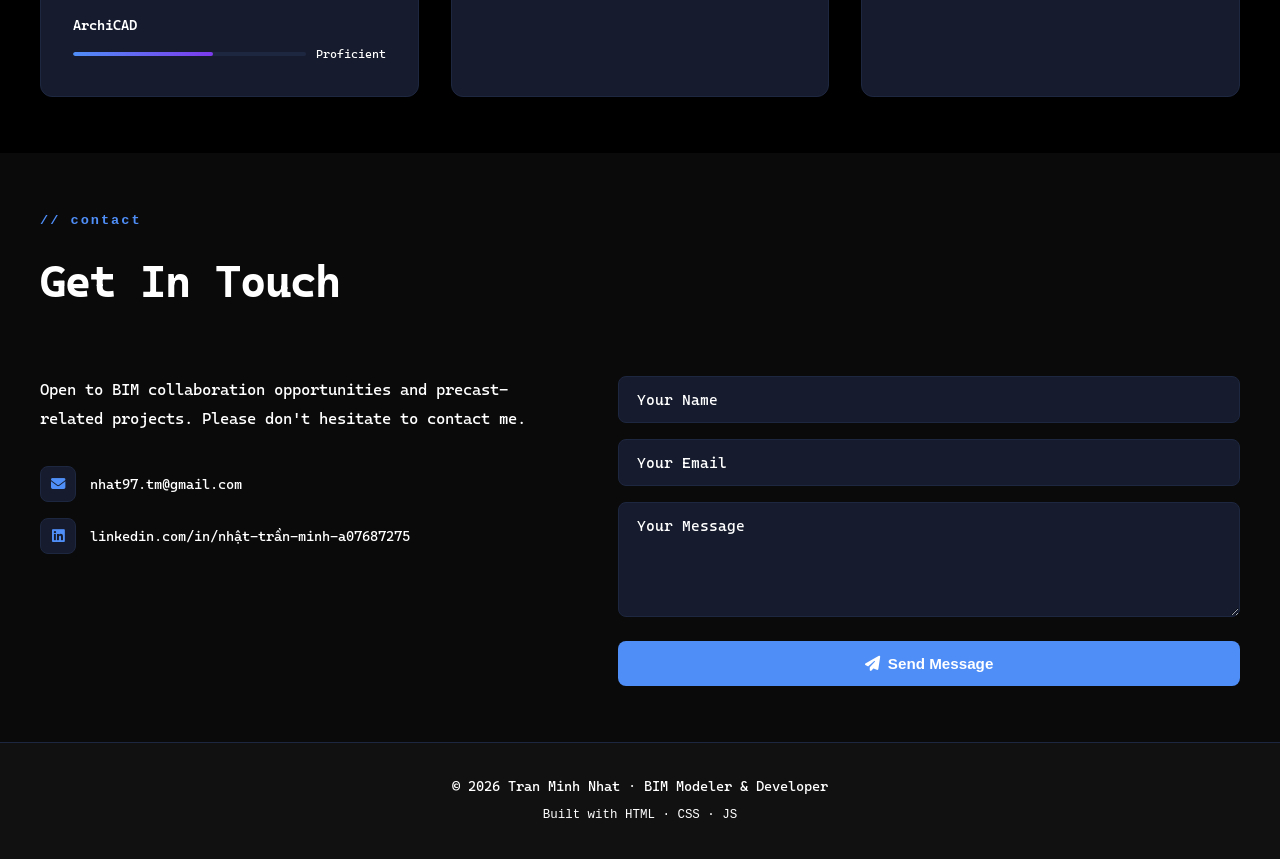
==== commit 71f25d2c: "Add personal photo, SYD3 project, new tool cards, update content" ====
--- a/index.html
+++ b/index.html
@@ -35,22 +35,27 @@
     <div class="hero-bg">
       <div class="grid-overlay"></div>
     </div>
-    <div class="hero-content">
-      <p class="hero-greeting">Hello, I'm</p>
-      <h1 class="hero-name">Tran Minh Nhat</h1>
-      <div class="hero-roles">
+    <div class="hero-layout">
+      <div class="hero-photo">
+        <img src="images/Picture of me.jpg" alt="Tran Minh Nhat" />
+      </div>
+      <div class="hero-content">
+        <p class="hero-greeting">Hello, I'm</p>
+        <h1 class="hero-name">Tran Minh Nhat</h1>
+        <div class="hero-roles">
           <span class="role active">BIM Structural Modeler</span>
-        <span class="role">Precast Specialist</span>
-        <span class="role">Revit Developer</span>
-        <span class="role">BIM Automation</span>
-      </div>
-      <p class="hero-desc">
-        Specializing in BIM Structural Modeling, Precast Concrete Shopdrawing,<br />
-        and custom Revit API development with C#.
-      </p>
-      <div class="hero-btns">
-        <a href="#projects" class="btn btn-primary">View Projects</a>
-        <a href="#contact" class="btn btn-outline">Contact Me</a>
+          <span class="role">Precast Specialist</span>
+          <span class="role">Revit Developer</span>
+          <span class="role">BIM Automation</span>
+        </div>
+        <p class="hero-desc">
+          Specializing in BIM Structural Modeling, Precast Concrete Shopdrawing,<br />
+          and custom Revit API development with C#.
+        </p>
+        <div class="hero-btns">
+          <a href="#projects" class="btn btn-primary">View Projects</a>
+          <a href="#contact" class="btn btn-outline">Contact Me</a>
+        </div>
       </div>
     </div>
   </section>
@@ -185,7 +190,7 @@
           </p>
           <div class="about-stats">
             <div class="stat">
-              <span class="stat-num">2+</span>
+              <span class="stat-num">6+</span>
               <span class="stat-label">Years Experience</span>
             </div>
             <div class="stat">
@@ -246,11 +251,12 @@
 
         <div class="skill-card">
           <h3>Revit API Development</h3>
-          <p>Custom plugin development using C# and Revit API to solve real engineering problems.</p>
+          <p>Currently learning and developing custom plugins using C# and the Revit API to address practical engineering and BIM challenges.</p>
           <ul>
             <li>Custom commands & add-ins</li>
             <li>Automated dimensioning tools</li>
             <li>Data export to Excel / IFC</li>
+            <li>Applying AI-driven tools to engineering and BIM processes to assist with data validation, workflow automation, error reduction, and quality improvement</li>
           </ul>
         </div>
 
@@ -270,6 +276,49 @@
         <button class="filter-btn" data-filter="dev">Dev / Tools</button>
       </div>
       <div class="projects-grid">
+
+        <!-- LDK Amberfield Stage 3 -->
+        <!-- AirTrunk SYD3 -->
+        <div class="project-card" data-cat="precast bim">
+          <div class="project-slideshow">
+            <div class="slides">
+              <img src="images/SYD3 - 1.jpg" class="slide active" alt="SYD3 1" />
+              <img src="images/SYD3 - 2.jpg" class="slide" alt="SYD3 2" />
+              <img src="images/SYD3 - 3.jpg" class="slide" alt="SYD3 3" />
+              <img src="images/SYD3 - 4.jpg" class="slide" alt="SYD3 4" />
+              <img src="images/SYD3 - 5.jpg" class="slide" alt="SYD3 5" />
+              <img src="images/SYD3 - 6.jpg" class="slide" alt="SYD3 6" />
+              <img src="images/SYD3 - 7.jpg" class="slide" alt="SYD3 7" />
+            </div>
+            <button class="slide-btn prev"><i class="fa-solid fa-chevron-left"></i></button>
+            <button class="slide-btn next"><i class="fa-solid fa-chevron-right"></i></button>
+            <div class="slide-dots">
+              <span class="dot active"></span>
+              <span class="dot"></span>
+              <span class="dot"></span>
+              <span class="dot"></span>
+              <span class="dot"></span>
+              <span class="dot"></span>
+              <span class="dot"></span>
+            </div>
+            <div class="project-tags">
+              <span class="tag precast">Precast</span>
+              <span class="tag bim">BIM</span>
+            </div>
+          </div>
+          <div class="project-info">
+            <h3>AirTrunk SYD3 — Hyperscale Data Center</h3>
+            <p>AirTrunk SYD3 is a massive 320+ megawatt hyperscale data center located at 51 Huntingwood Drive, Western Sydney — one of the largest data centers in the Asia-Pacific region, designed to support major cloud, content, and large enterprise customers.</p>
+            <p>Responsible for BIM modeling, shop drawing production, and technical coordination for the precast concrete package. This was a highly complex project with a high level of technical detailing and coordination requirements. Scope covered SYD3 Shell A, including detailed shop drawings for approximately 500 precast wall panels and 200 precast columns.</p>
+            <p>Key responsibilities included coordinating precast elements across disciplines, ensuring constructability and installation accuracy, developing the temporary propping strategy, managing and resolving technical clashes through BIM coordination, and coordinating closely with the structural steel team to complete the roof structure and ensure proper interface between precast and steel elements.</p>
+            <div class="project-meta">
+              <span><i class="fa-solid fa-wrench"></i> Revit · IFC</span>
+              <span><i class="fa-solid fa-location-dot"></i> Huntingwood, Western Sydney, NSW</span>
+              <span><i class="fa-solid fa-layer-group"></i> 500 Panels · 200 Columns · Shell A</span>
+              <span><i class="fa-solid fa-diagram-project"></i> BIM Modeling · Shop Drawing · Steel Coordination · Propping Design</span>
+            </div>
+          </div>
+        </div>
 
         <!-- LDK Amberfield Stage 3 -->
         <div class="project-card" data-cat="precast bim">
@@ -398,8 +447,8 @@
             </div>
           </div>
           <div class="project-info">
-            <h3>Wall & Column from CAD Tool</h3>
-            <p>Custom Revit add-in (C#) that automatically generates Walls and Columns from a linked CAD file. Supports level-based elevation adjustment for flexible, multi-storey workflows.</p>
+            <h3>CAD-to-Revit Wall & Column Generator</h3>
+            <p>Custom Revit add-in built with C# that automatically creates Walls and Columns from linked CAD files. Features level-aware elevation control, enabling flexible modeling workflows across multiple floors while reducing manual modeling effort and improving BIM productivity.</p>
             <div class="project-meta">
               <span><i class="fa-solid fa-code"></i> C# · Revit API</span>
               <span><i class="fa-solid fa-bolt"></i> Automation</span>
@@ -408,25 +457,74 @@
           </div>
         </div>
 
-
-        <!-- Coming Soon -->
-        <div class="project-card" data-cat="bim">
-          <div class="project-slideshow no-img">
-            <div class="project-placeholder bim-bg">
-              <i class="fa-solid fa-building"></i>
-            </div>
-            <div class="project-tags">
-              <span class="tag bim">BIM</span>
-            </div>
-          </div>
-          <div class="project-info">
-            <h3>Project — Coming Soon</h3>
-            <p>More featured projects will be added here. Stay tuned for updates.</p>
-            <div class="project-meta">
-              <span><i class="fa-solid fa-clock"></i> Updating...</span>
-            </div>
-          </div>
-        </div>
+        <!-- Element Parameter Assigner -->
+        <div class="project-card" data-cat="dev">
+          <div class="project-video-wrap">
+            <video class="project-video" src="videos/GanThongTin - Trim.mp4" muted playsinline preload="metadata"></video>
+            <div class="video-overlay">
+              <button class="play-btn"><i class="fa-solid fa-play"></i></button>
+            </div>
+            <div class="project-tags">
+              <span class="tag dev">Plugin</span>
+            </div>
+          </div>
+          <div class="project-info">
+            <h3>Element Parameter Assigner</h3>
+            <p>Custom Revit add-in that rapidly assigns parameters to all walls or columns by scanning elements within a selected area. Eliminates manual parameter entry and significantly speeds up data population workflows across large models.</p>
+            <div class="project-meta">
+              <span><i class="fa-solid fa-code"></i> C# · Revit API</span>
+              <span><i class="fa-solid fa-bolt"></i> Automation</span>
+              <span><i class="fa-solid fa-tag"></i> Parameter Management</span>
+            </div>
+          </div>
+        </div>
+
+        <!-- Rebar Generator Tool -->
+        <div class="project-card" data-cat="dev">
+          <div class="project-video-wrap">
+            <video class="project-video" src="videos/rebar-tool.mp4" muted playsinline preload="metadata"></video>
+            <div class="video-overlay">
+              <button class="play-btn"><i class="fa-solid fa-play"></i></button>
+            </div>
+            <div class="project-tags">
+              <span class="tag dev">Plugin</span>
+              <span class="tag precast">In Development</span>
+            </div>
+          </div>
+          <div class="project-info">
+            <h3>Column Rebar Generator</h3>
+            <p>Currently in development. A Revit add-in that automatically assigns rebar to columns with fully customizable sizing parameters. Designed to significantly reduce the time required for column rebar configuration and improve consistency across the model.</p>
+            <div class="project-meta">
+              <span><i class="fa-solid fa-code"></i> C# · Revit API</span>
+              <span><i class="fa-solid fa-circle-notch"></i> In Development</span>
+              <span><i class="fa-solid fa-cubes"></i> Structural Rebar</span>
+            </div>
+          </div>
+        </div>
+
+        <!-- IFA & IFC Drawing Filter -->
+        <div class="project-card" data-cat="dev">
+          <div class="project-video-wrap">
+            <video class="project-video" src="videos/IFA&IFC - Trim.mp4" muted playsinline preload="metadata"></video>
+            <div class="video-overlay">
+              <button class="play-btn"><i class="fa-solid fa-play"></i></button>
+            </div>
+            <div class="project-tags">
+              <span class="tag dev">Plugin</span>
+            </div>
+          </div>
+          <div class="project-info">
+            <h3>IFA & IFC Drawing Filter</h3>
+            <p>A custom tool designed to filter and manage IFA (Issued for Approval) and IFC (Issued for Construction) drawing sets. Provides efficient control over drawing status tracking and document management within BIM workflows.</p>
+            <div class="project-meta">
+              <span><i class="fa-solid fa-code"></i> C# · Revit API</span>
+              <span><i class="fa-solid fa-filter"></i> Drawing Management</span>
+              <span><i class="fa-solid fa-file-lines"></i> IFA · IFC</span>
+            </div>
+          </div>
+        </div>
+
+
 
       </div>
     </div>
--- a/style.css
+++ b/style.css
@@ -138,11 +138,37 @@
   opacity: 0.3;
 }
 
+.hero-layout {
+  position: relative;
+  display: flex;
+  align-items: center;
+  gap: 60px;
+  max-width: 960px;
+  padding: 0 24px;
+  width: 100%;
+}
+
+.hero-photo {
+  flex-shrink: 0;
+  width: 220px;
+  height: 220px;
+  border-radius: 50%;
+  overflow: hidden;
+  border: 3px solid var(--accent);
+  box-shadow: 0 0 32px rgba(79,142,247,0.25);
+}
+
+.hero-photo img {
+  width: 100%;
+  height: 100%;
+  object-fit: cover;
+  object-position: top;
+}
+
 .hero-content {
   position: relative;
-  text-align: center;
-  max-width: 780px;
-  padding: 0 24px;
+  text-align: left;
+  flex: 1;
 }
 
 .hero-greeting {
@@ -166,7 +192,7 @@
 .hero-roles {
   display: flex;
   flex-wrap: wrap;
-  justify-content: center;
+  justify-content: flex-start;
   gap: 10px;
   margin-bottom: 28px;
 }
@@ -198,7 +224,7 @@
 .hero-btns {
   display: flex;
   gap: 16px;
-  justify-content: center;
+  justify-content: flex-start;
   flex-wrap: wrap;
 }
 
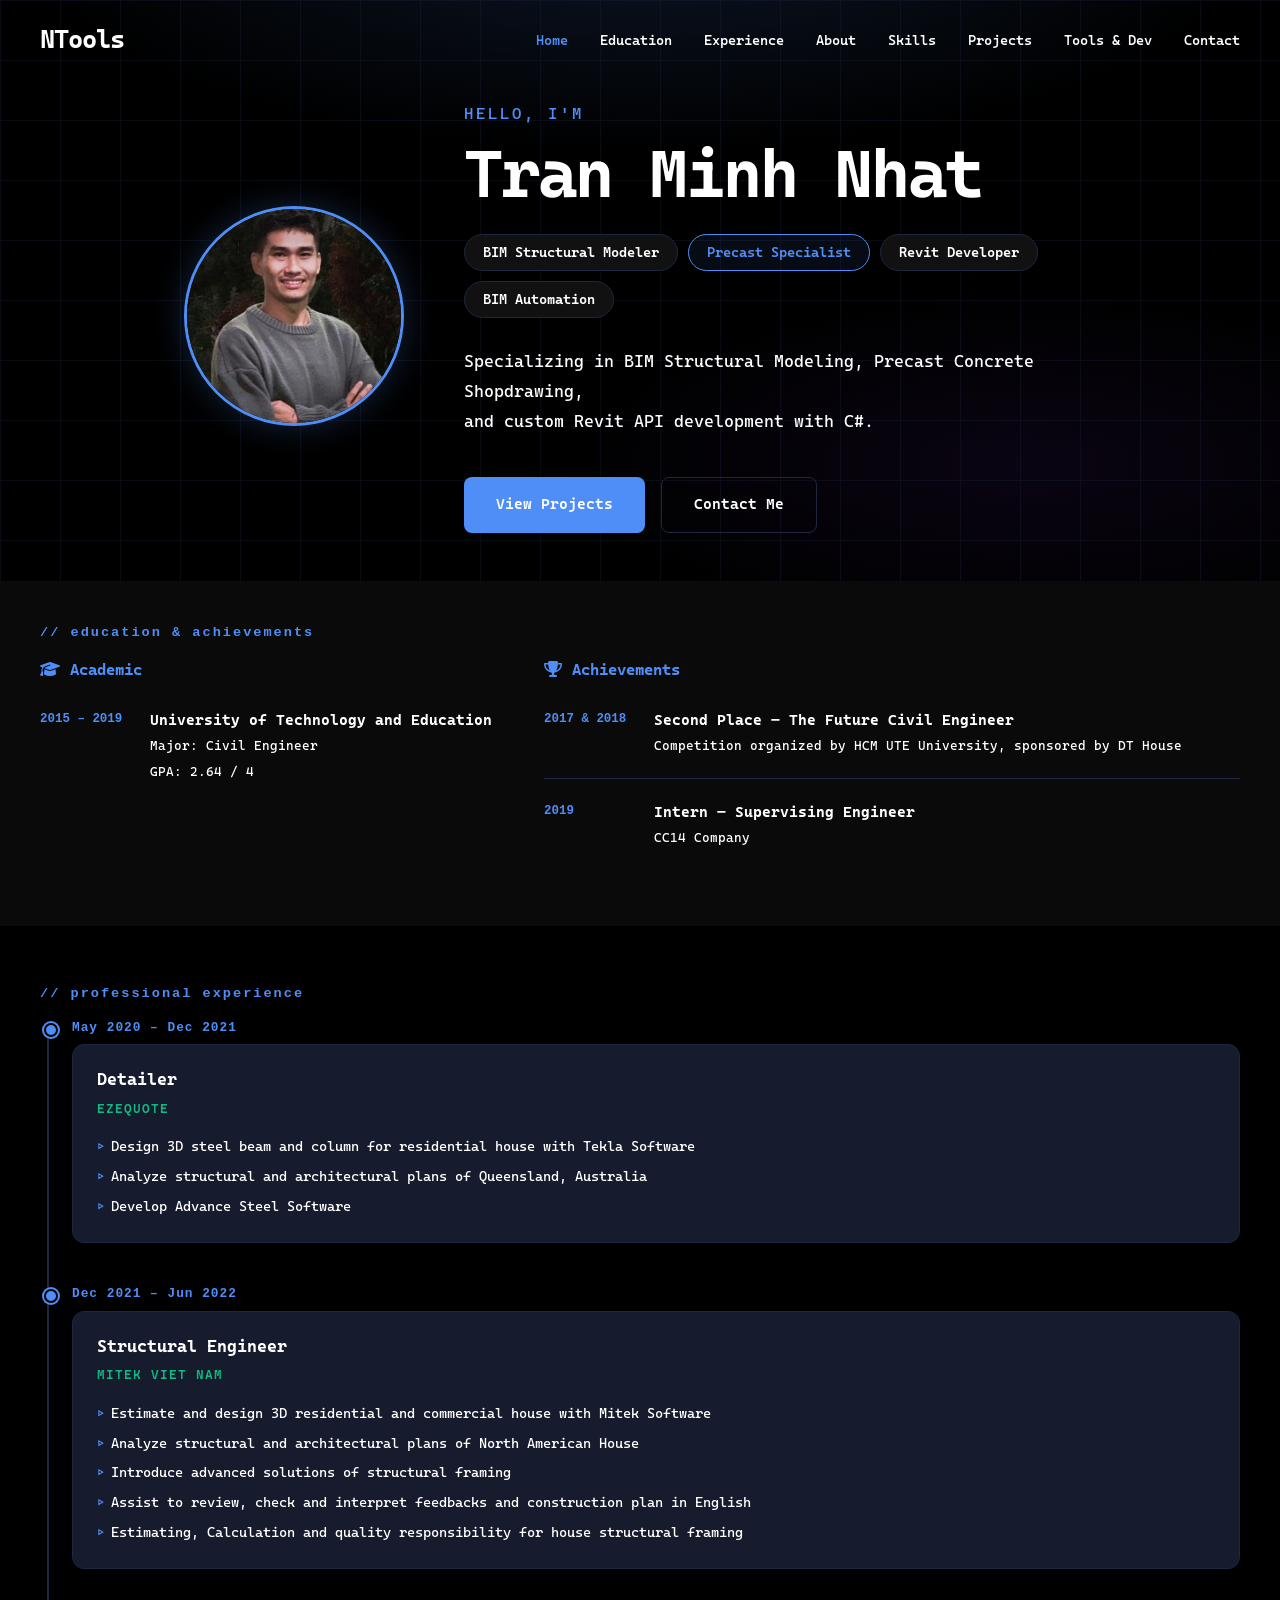
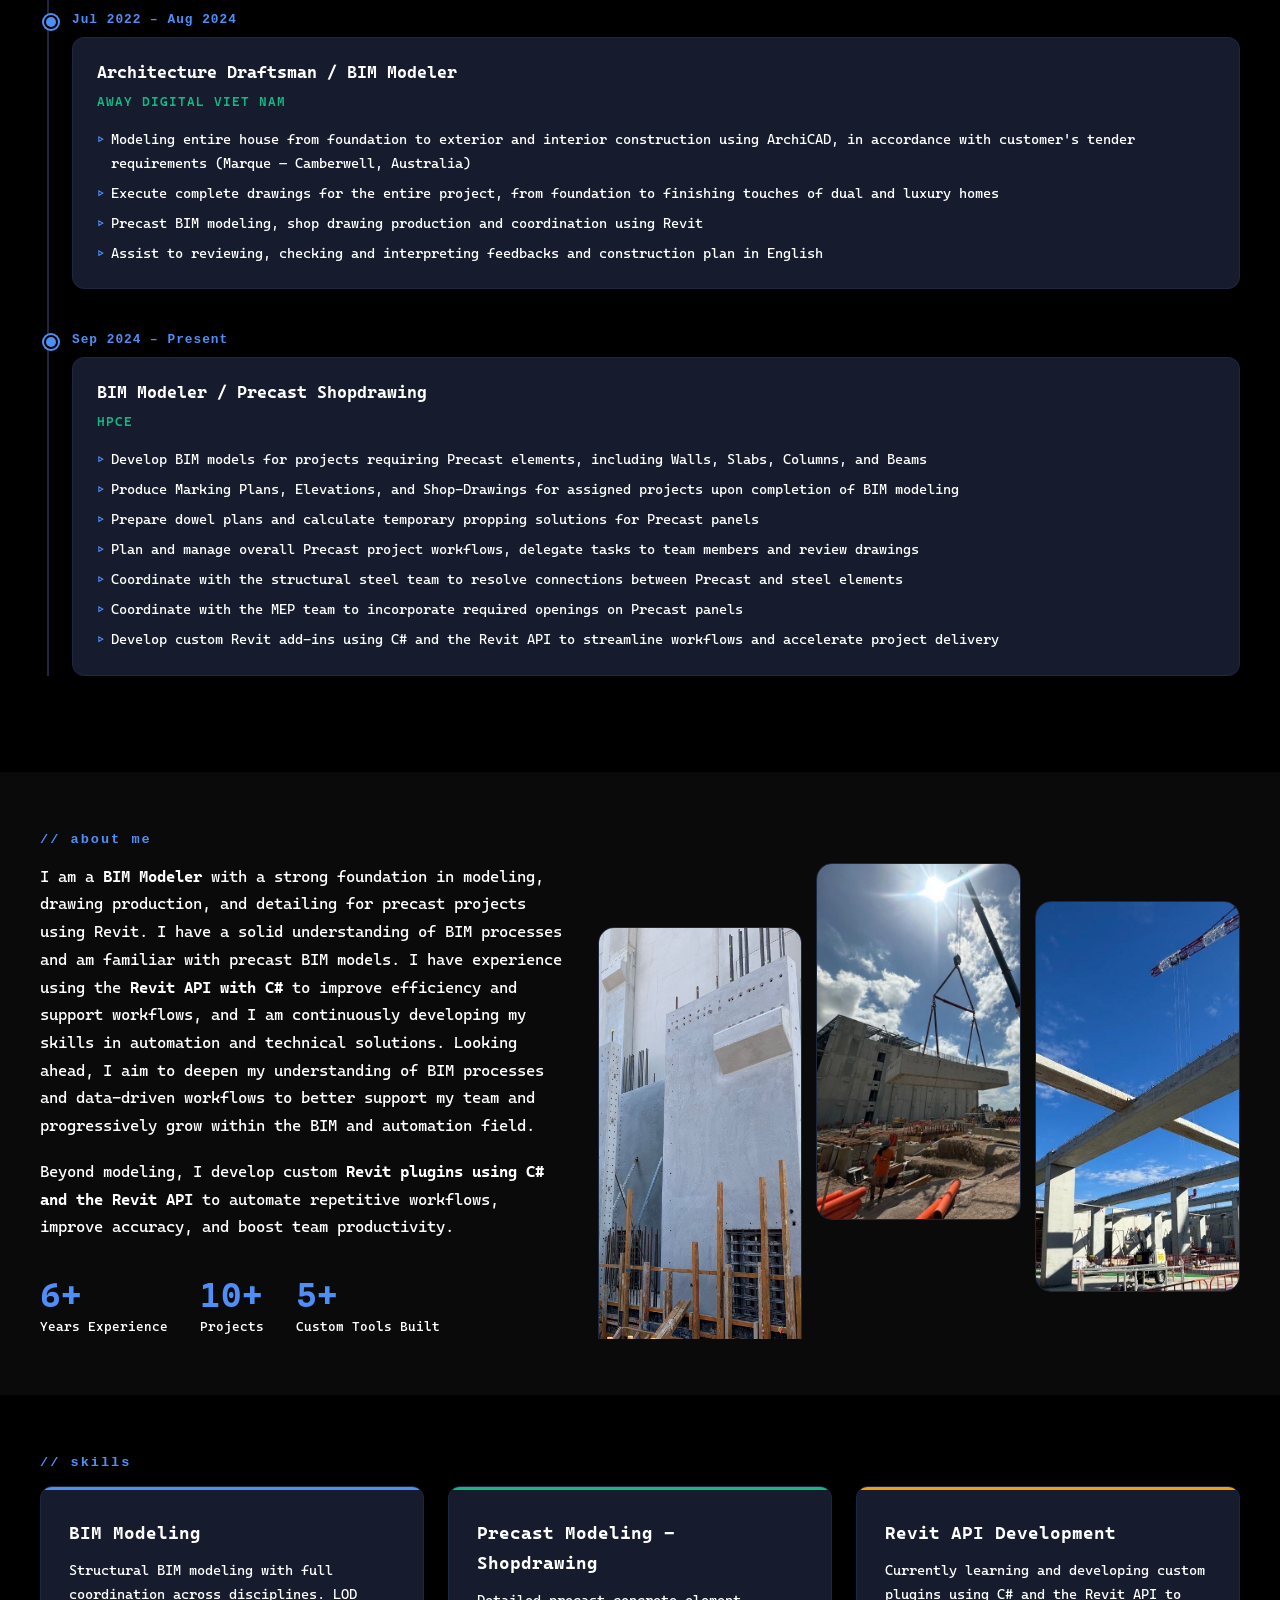
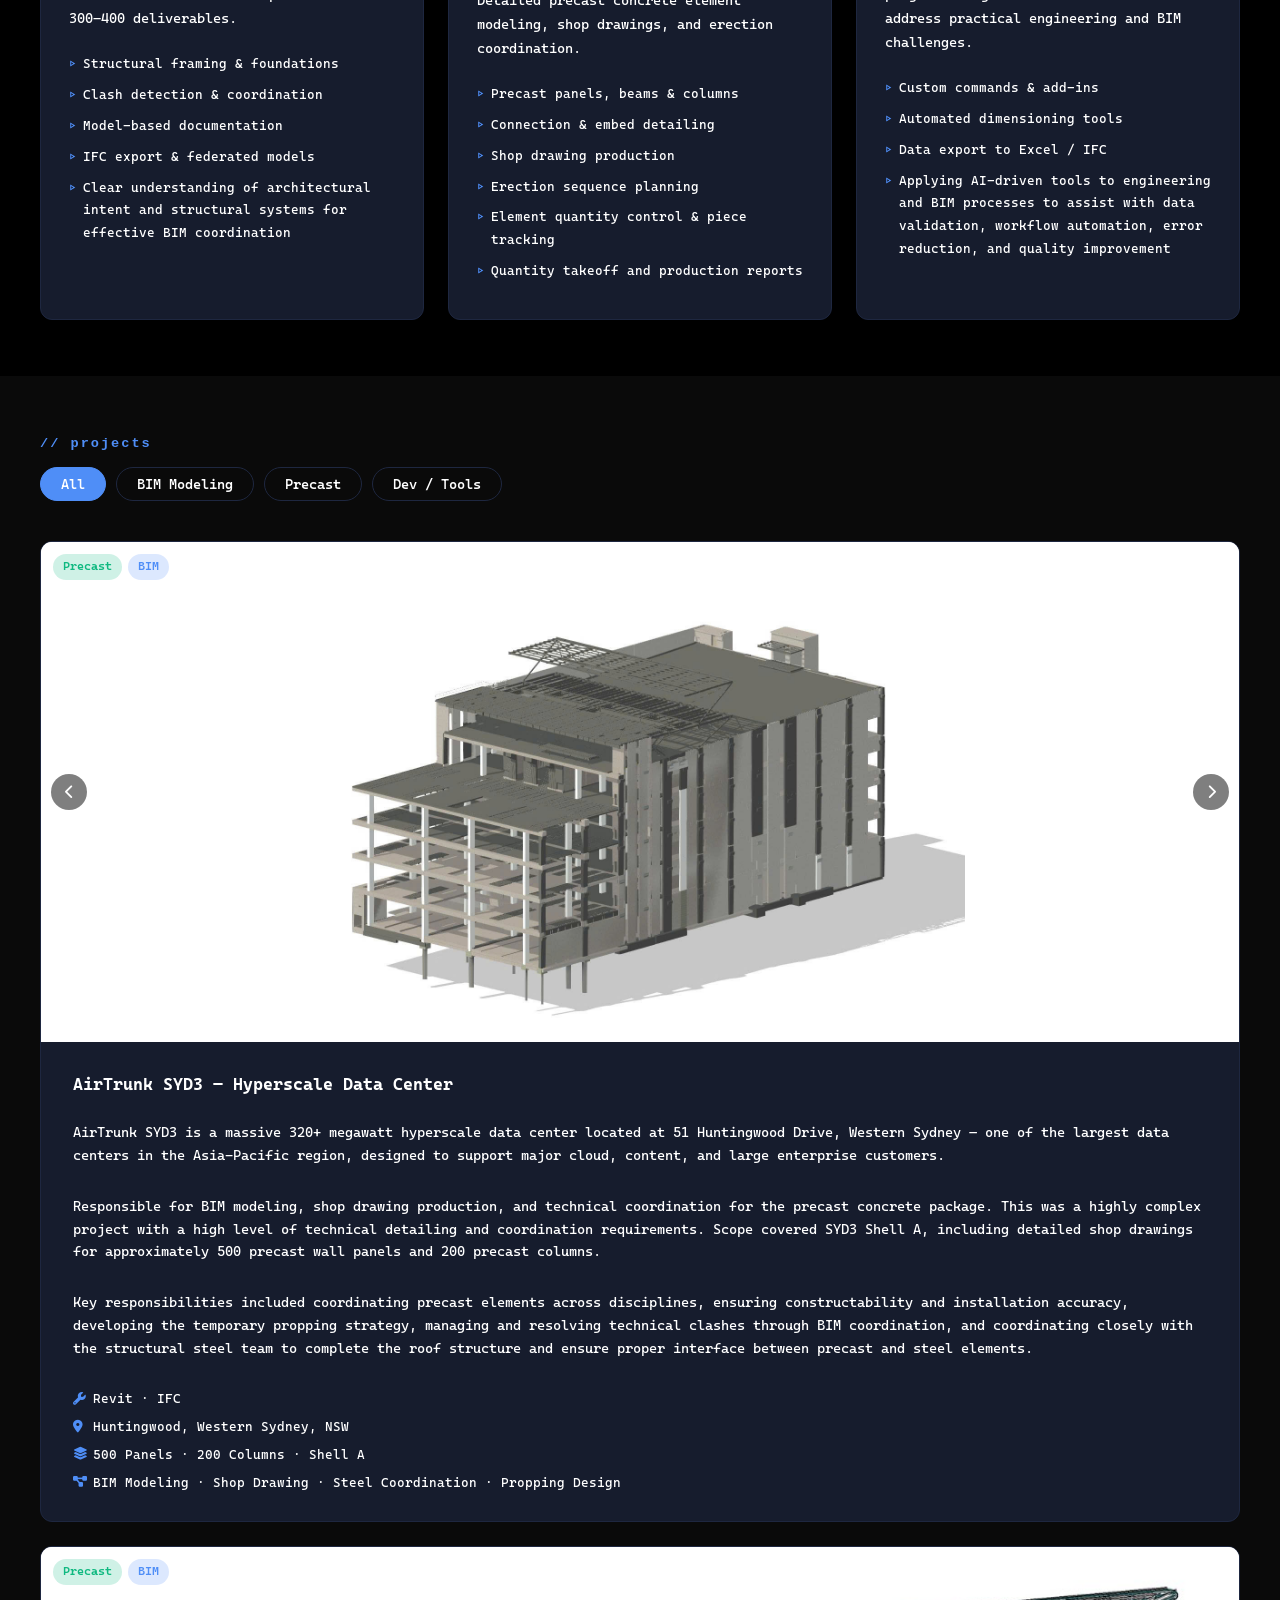
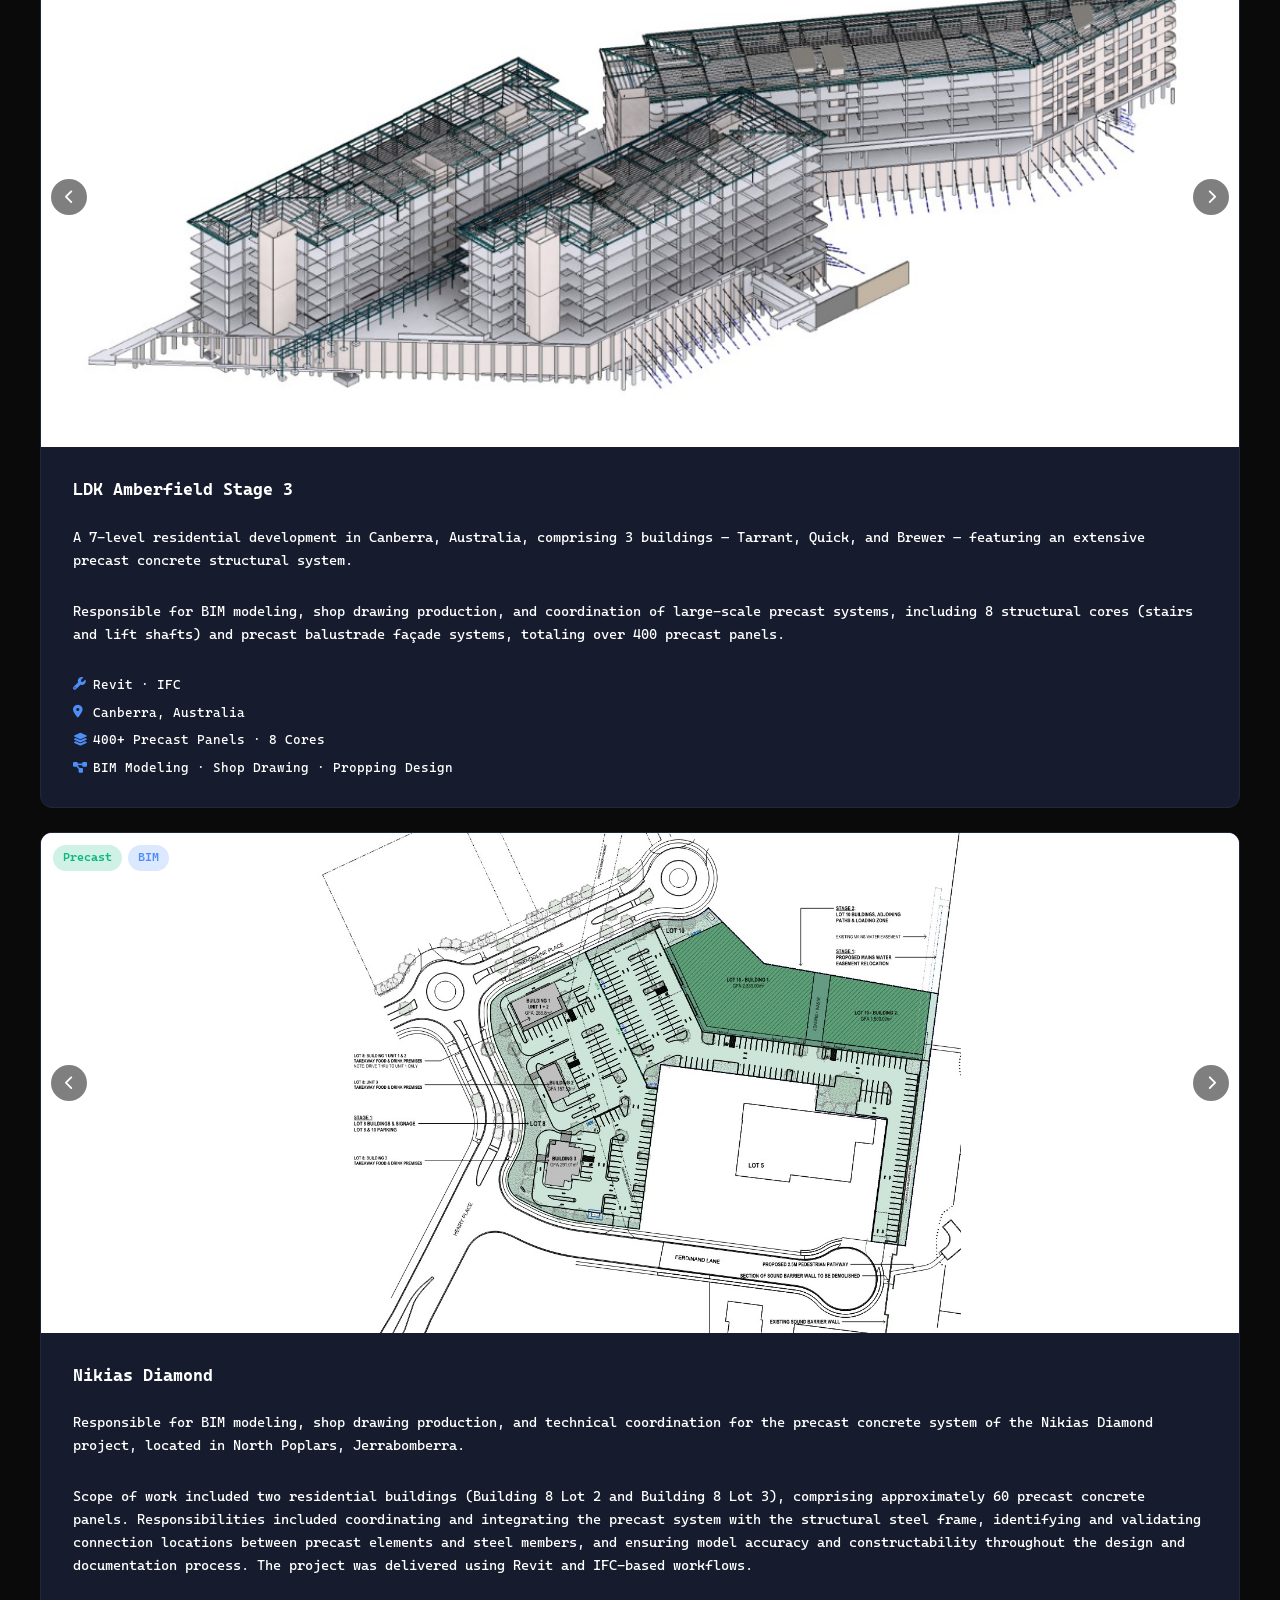
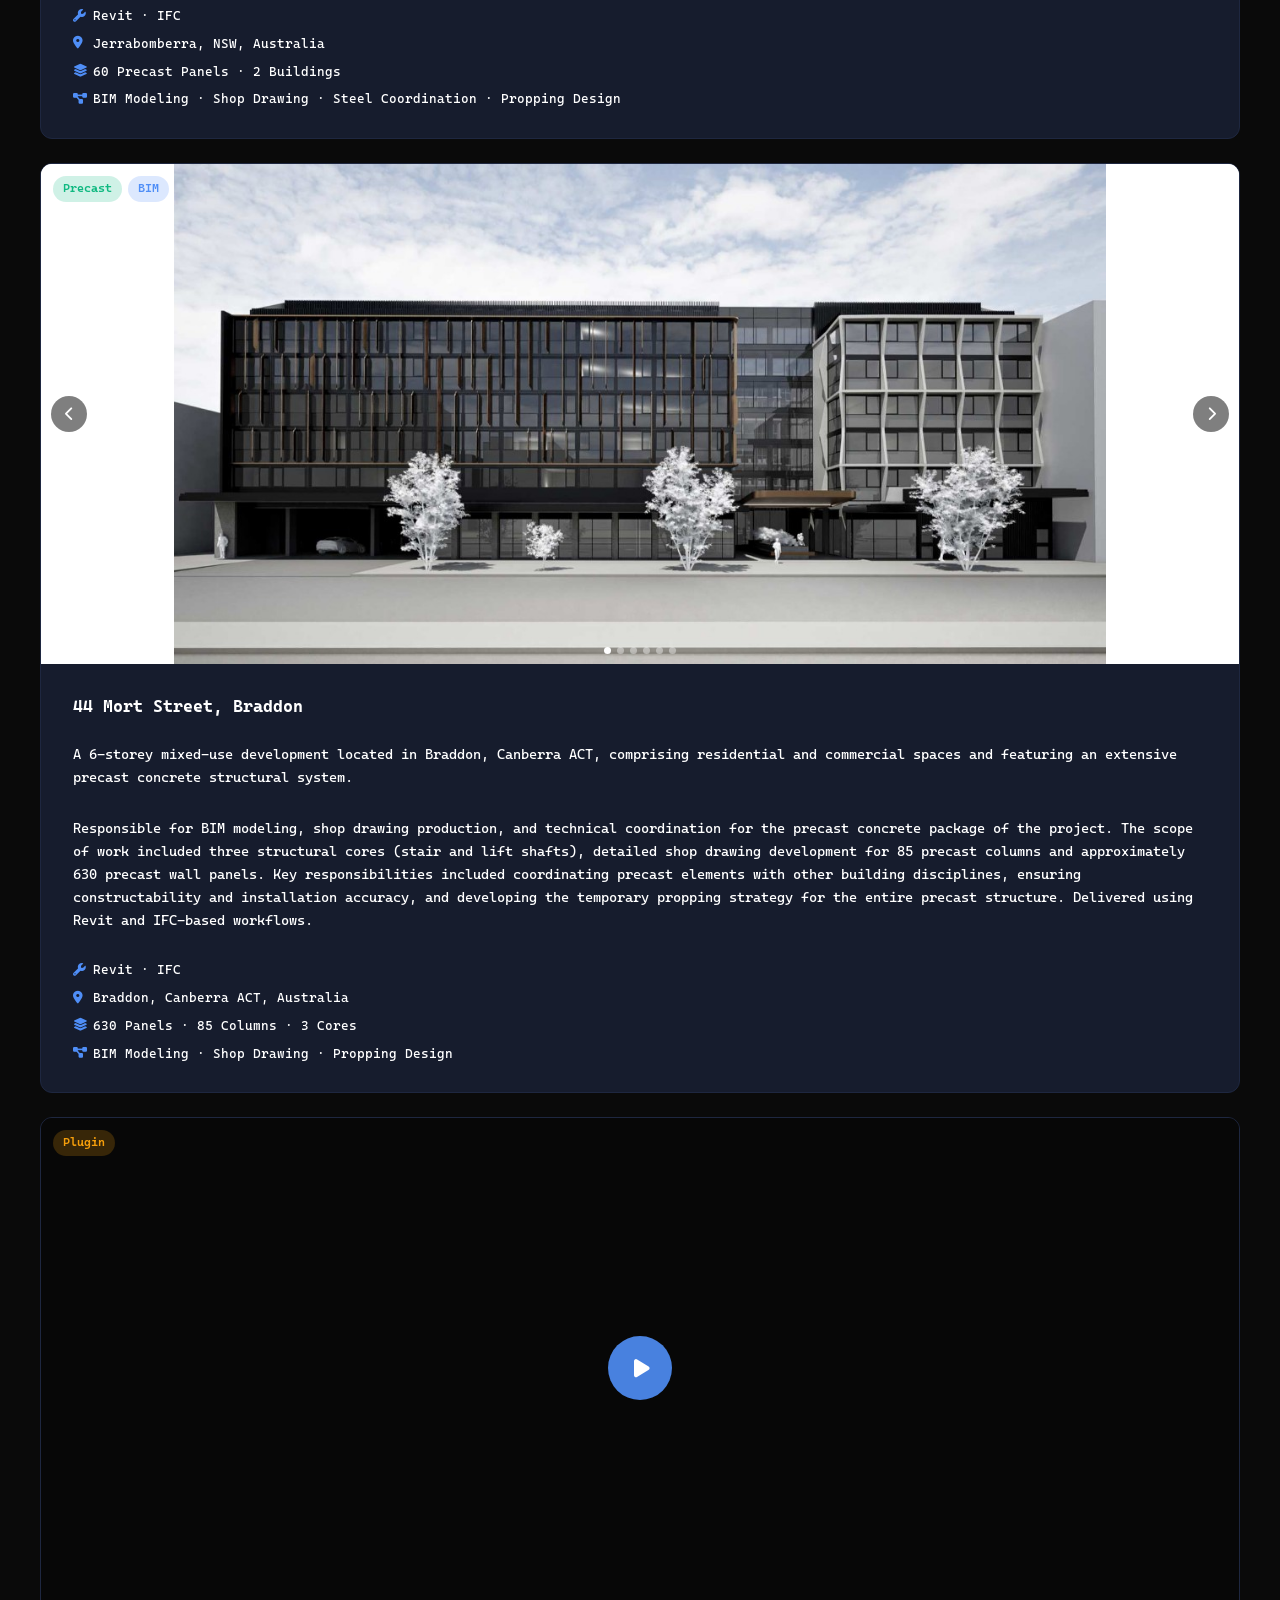
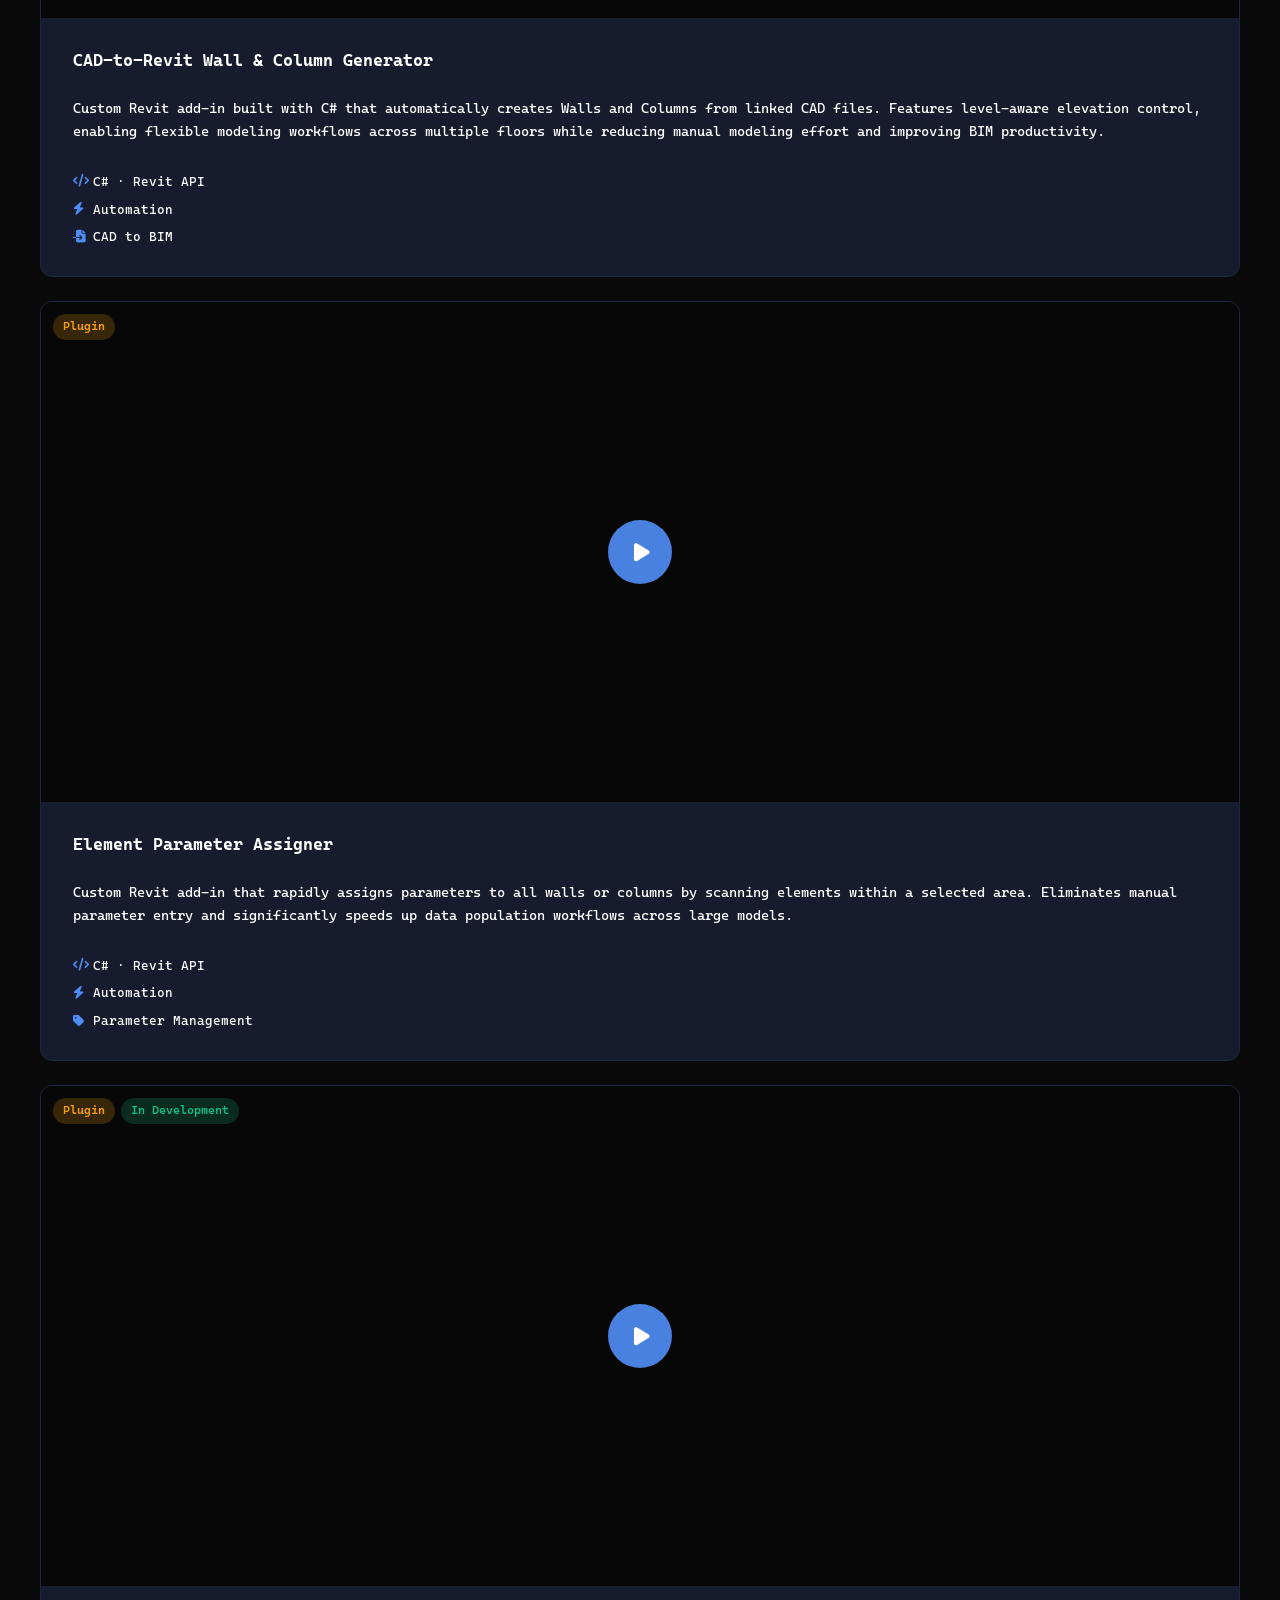
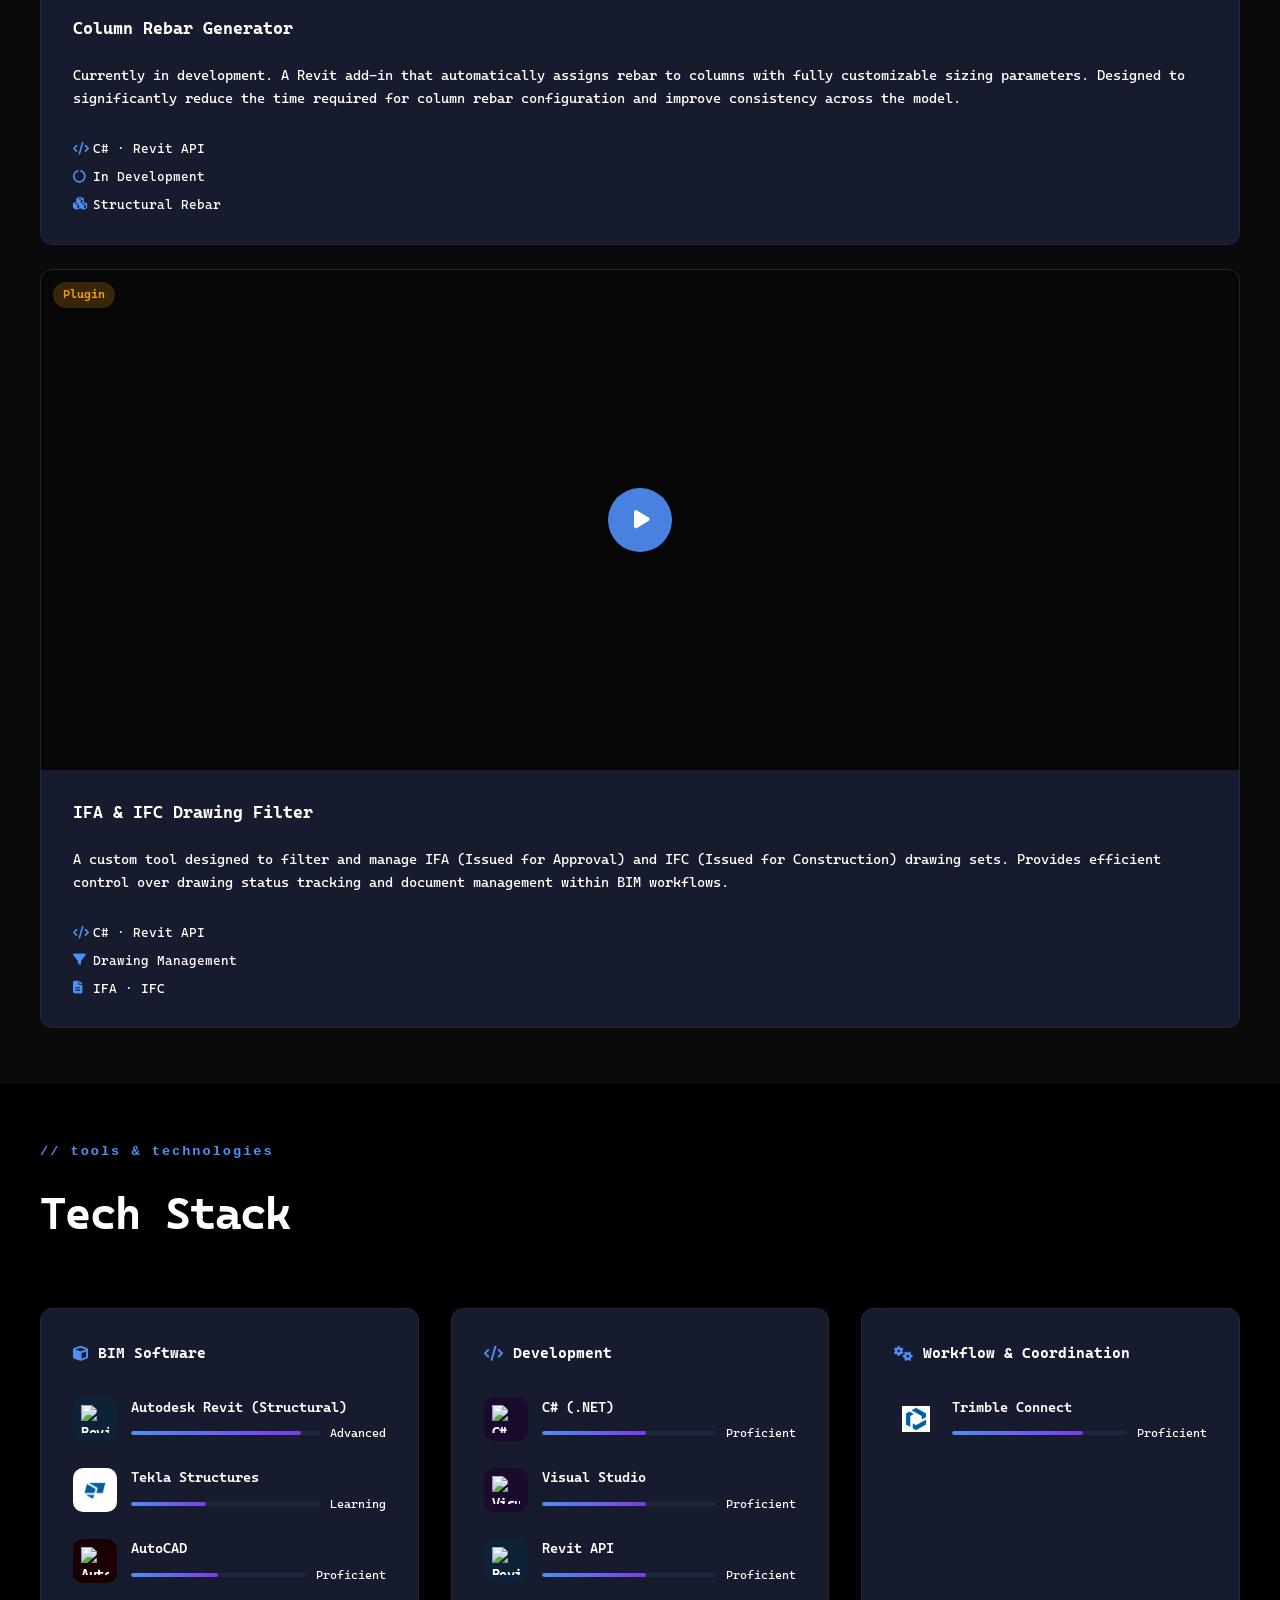
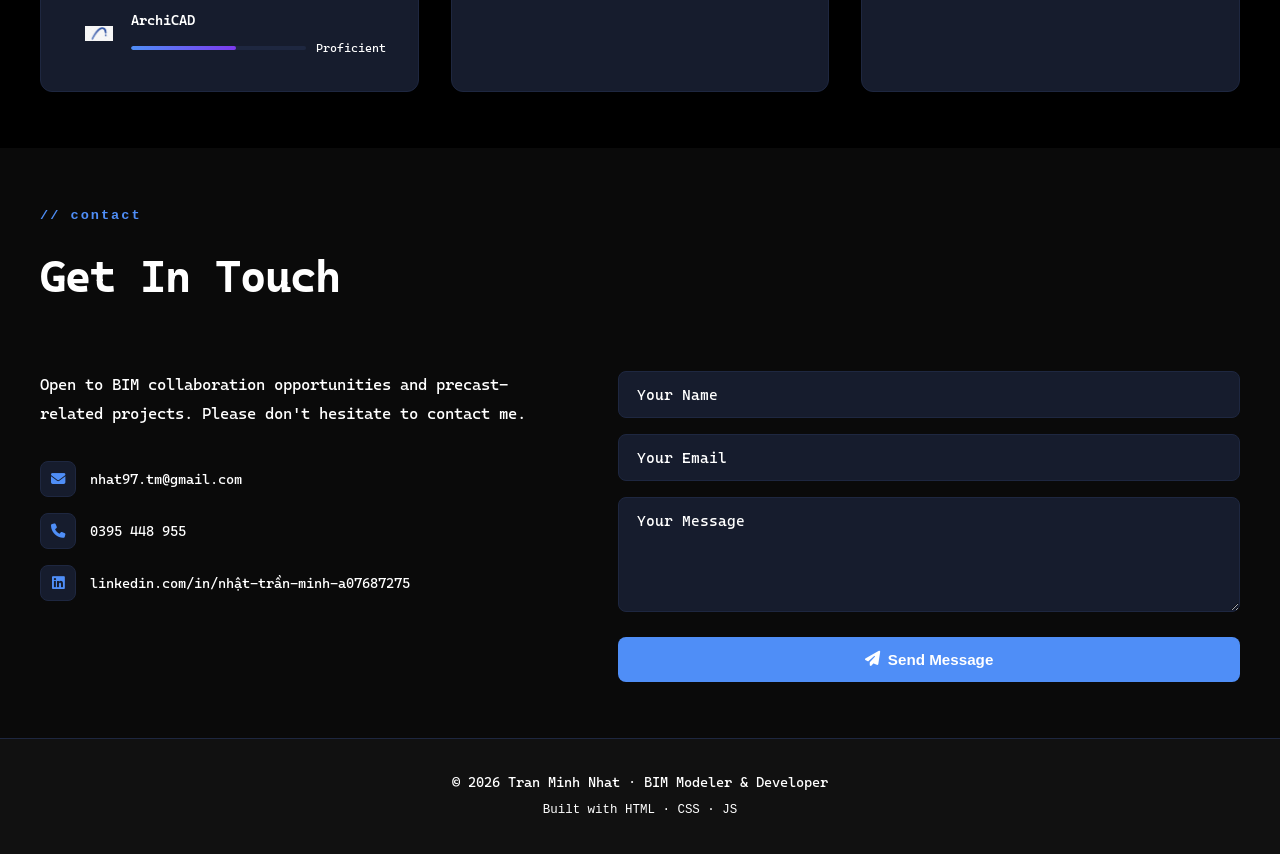
==== commit 92f70828: "Update tech stack logos, add phone number, tool cards, hero photo layout" ====
--- a/index.html
+++ b/index.html
@@ -541,6 +541,7 @@
           <h3 class="tool-group-title"><i class="fa-solid fa-cube"></i> BIM Software</h3>
           <div class="tool-items">
             <div class="tool-item">
+              <div class="tool-logo revit"><img src="https://cdn.simpleicons.org/autodesk/0696D7" alt="Revit" /></div>
               <div class="tool-name">Autodesk Revit (Structural)</div>
               <div class="tool-level">
                 <div class="level-bar"><div class="level-fill" style="width:90%"></div></div>
@@ -548,6 +549,7 @@
               </div>
             </div>
             <div class="tool-item">
+              <div class="tool-logo tekla"><img src="images/TEKLA.jpg" alt="Tekla" /></div>
               <div class="tool-name">Tekla Structures</div>
               <div class="tool-level">
                 <div class="level-bar"><div class="level-fill" style="width:40%"></div></div>
@@ -555,6 +557,7 @@
               </div>
             </div>
             <div class="tool-item">
+              <div class="tool-logo autocad"><img src="https://cdn.simpleicons.org/autocad/E51050" alt="AutoCAD" /></div>
               <div class="tool-name">AutoCAD</div>
               <div class="tool-level">
                 <div class="level-bar"><div class="level-fill" style="width:50%"></div></div>
@@ -562,6 +565,7 @@
               </div>
             </div>
             <div class="tool-item">
+              <div class="tool-logo archicad"><img src="images/archicad.png" alt="ArchiCAD" /></div>
               <div class="tool-name">ArchiCAD</div>
               <div class="tool-level">
                 <div class="level-bar"><div class="level-fill" style="width:60%"></div></div>
@@ -575,6 +579,7 @@
           <h3 class="tool-group-title"><i class="fa-solid fa-code"></i> Development</h3>
           <div class="tool-items">
             <div class="tool-item">
+              <div class="tool-logo csharp"><img src="https://cdn.jsdelivr.net/gh/devicons/devicon@latest/icons/csharp/csharp-original.svg" alt="C#" /></div>
               <div class="tool-name">C# (.NET)</div>
               <div class="tool-level">
                 <div class="level-bar"><div class="level-fill" style="width:60%"></div></div>
@@ -582,6 +587,7 @@
               </div>
             </div>
             <div class="tool-item">
+              <div class="tool-logo vs"><img src="https://cdn.jsdelivr.net/gh/devicons/devicon@latest/icons/visualstudio/visualstudio-plain.svg" alt="Visual Studio" /></div>
               <div class="tool-name">Visual Studio</div>
               <div class="tool-level">
                 <div class="level-bar"><div class="level-fill" style="width:60%"></div></div>
@@ -589,6 +595,7 @@
               </div>
             </div>
             <div class="tool-item">
+              <div class="tool-logo api"><img src="https://cdn.simpleicons.org/autodesk/0696D7" alt="Revit API" /></div>
               <div class="tool-name">Revit API</div>
               <div class="tool-level">
                 <div class="level-bar"><div class="level-fill" style="width:60%"></div></div>
@@ -602,16 +609,10 @@
           <h3 class="tool-group-title"><i class="fa-solid fa-gears"></i> Workflow & Coordination</h3>
           <div class="tool-items">
             <div class="tool-item">
-              <div class="tool-name">IFC / OpenBIM</div>
+              <div class="tool-logo trimble"><img src="images/Trimble-Connect-logo-Icon.jpg" alt="Trimble Connect" /></div>
+              <div class="tool-name">Trimble Connect</div>
               <div class="tool-level">
                 <div class="level-bar"><div class="level-fill" style="width:75%"></div></div>
-                <span>Proficient</span>
-              </div>
-            </div>
-            <div class="tool-item">
-              <div class="tool-name">Excel Automation</div>
-              <div class="tool-level">
-                <div class="level-bar"><div class="level-fill" style="width:70%"></div></div>
                 <span>Proficient</span>
               </div>
             </div>
@@ -639,6 +640,10 @@
               <span>nhat97.tm@gmail.com</span>
             </div>
             <div class="contact-item">
+              <i class="fa-solid fa-phone"></i>
+              <span>0395 448 955</span>
+            </div>
+            <div class="contact-item">
               <i class="fa-brands fa-linkedin"></i>
               <span>linkedin.com/in/nhật-trần-minh-a07687275</span>
             </div>
--- a/style.css
+++ b/style.css
@@ -908,9 +908,81 @@
 }
 
 /* ═══════════════════════════════════════
-   TOOLS & DEV
+   TOOLS & DEV — BADGES
 ═══════════════════════════════════════ */
 .tools-section { background: var(--bg); }
+
+.badge-stack {
+  display: flex;
+  flex-direction: column;
+  gap: 36px;
+}
+
+.badge-group-title {
+  font-size: 0.88rem;
+  font-weight: 700;
+  color: var(--text2);
+  margin-bottom: 16px;
+  display: flex;
+  align-items: center;
+  gap: 8px;
+  text-transform: uppercase;
+  letter-spacing: 1px;
+}
+
+.badge-group-title i { color: var(--accent); }
+
+.badge-list {
+  display: flex;
+  flex-wrap: wrap;
+  gap: 10px;
+}
+
+.skill-badge {
+  display: inline-flex;
+  align-items: center;
+  gap: 8px;
+  padding: 8px 16px;
+  border-radius: 30px;
+  font-size: 0.88rem;
+  font-weight: 600;
+  border: 1px solid transparent;
+  transition: all 0.2s;
+  cursor: default;
+}
+
+.skill-badge em {
+  font-style: normal;
+  font-size: 0.75rem;
+  font-weight: 500;
+  opacity: 0.7;
+  padding-left: 4px;
+  border-left: 1px solid currentColor;
+  margin-left: 2px;
+}
+
+.skill-badge.bim {
+  background: rgba(79,142,247,0.1);
+  color: var(--accent);
+  border-color: rgba(79,142,247,0.3);
+}
+
+.skill-badge.dev {
+  background: rgba(245,158,11,0.1);
+  color: var(--dev);
+  border-color: rgba(245,158,11,0.3);
+}
+
+.skill-badge.workflow {
+  background: rgba(16,185,129,0.1);
+  color: var(--precast);
+  border-color: rgba(16,185,129,0.3);
+}
+
+.skill-badge:hover {
+  transform: translateY(-2px);
+  filter: brightness(1.2);
+}
 
 .tools-grid {
   display: grid;
@@ -940,9 +1012,11 @@
 .tool-items { display: flex; flex-direction: column; gap: 22px; }
 
 .tool-item {
-  display: flex;
-  flex-direction: column;
-  gap: 6px;
+  display: grid;
+  grid-template-columns: 44px 1fr;
+  grid-template-rows: auto auto;
+  gap: 4px 14px;
+  align-items: center;
 }
 
 .tool-logo {
@@ -961,13 +1035,15 @@
 }
 
 .tool-logo.revit   { background: #0d2137; }
-.tool-logo.tekla   { background: #e8f4f8; }
+.tool-logo.tekla   { background: #fff; padding: 4px; }
+.tool-logo.archicad { background: transparent; padding: 0; }
 .tool-logo.navis   { background: #2a0a0a; }
 .tool-logo.autocad { background: #1a0005; }
 .tool-logo.csharp  { background: #1a0a2e; }
 .tool-logo.vs      { background: #1a0a2e; }
 .tool-logo.api     { background: #0d2137; }
-.tool-logo.archicad { background: transparent; padding: 0; }
+.tool-logo.archicad { background: transparent; padding: 0; width: 52px; height: 52px; }
+.tool-logo.trimble  { background: transparent; padding: 0; }
 .tool-logo.ifc     { background: #0a1f14; color: #10b981; }
 .tool-logo.excel   { background: #0a1a0a; color: #22c55e; }
 
